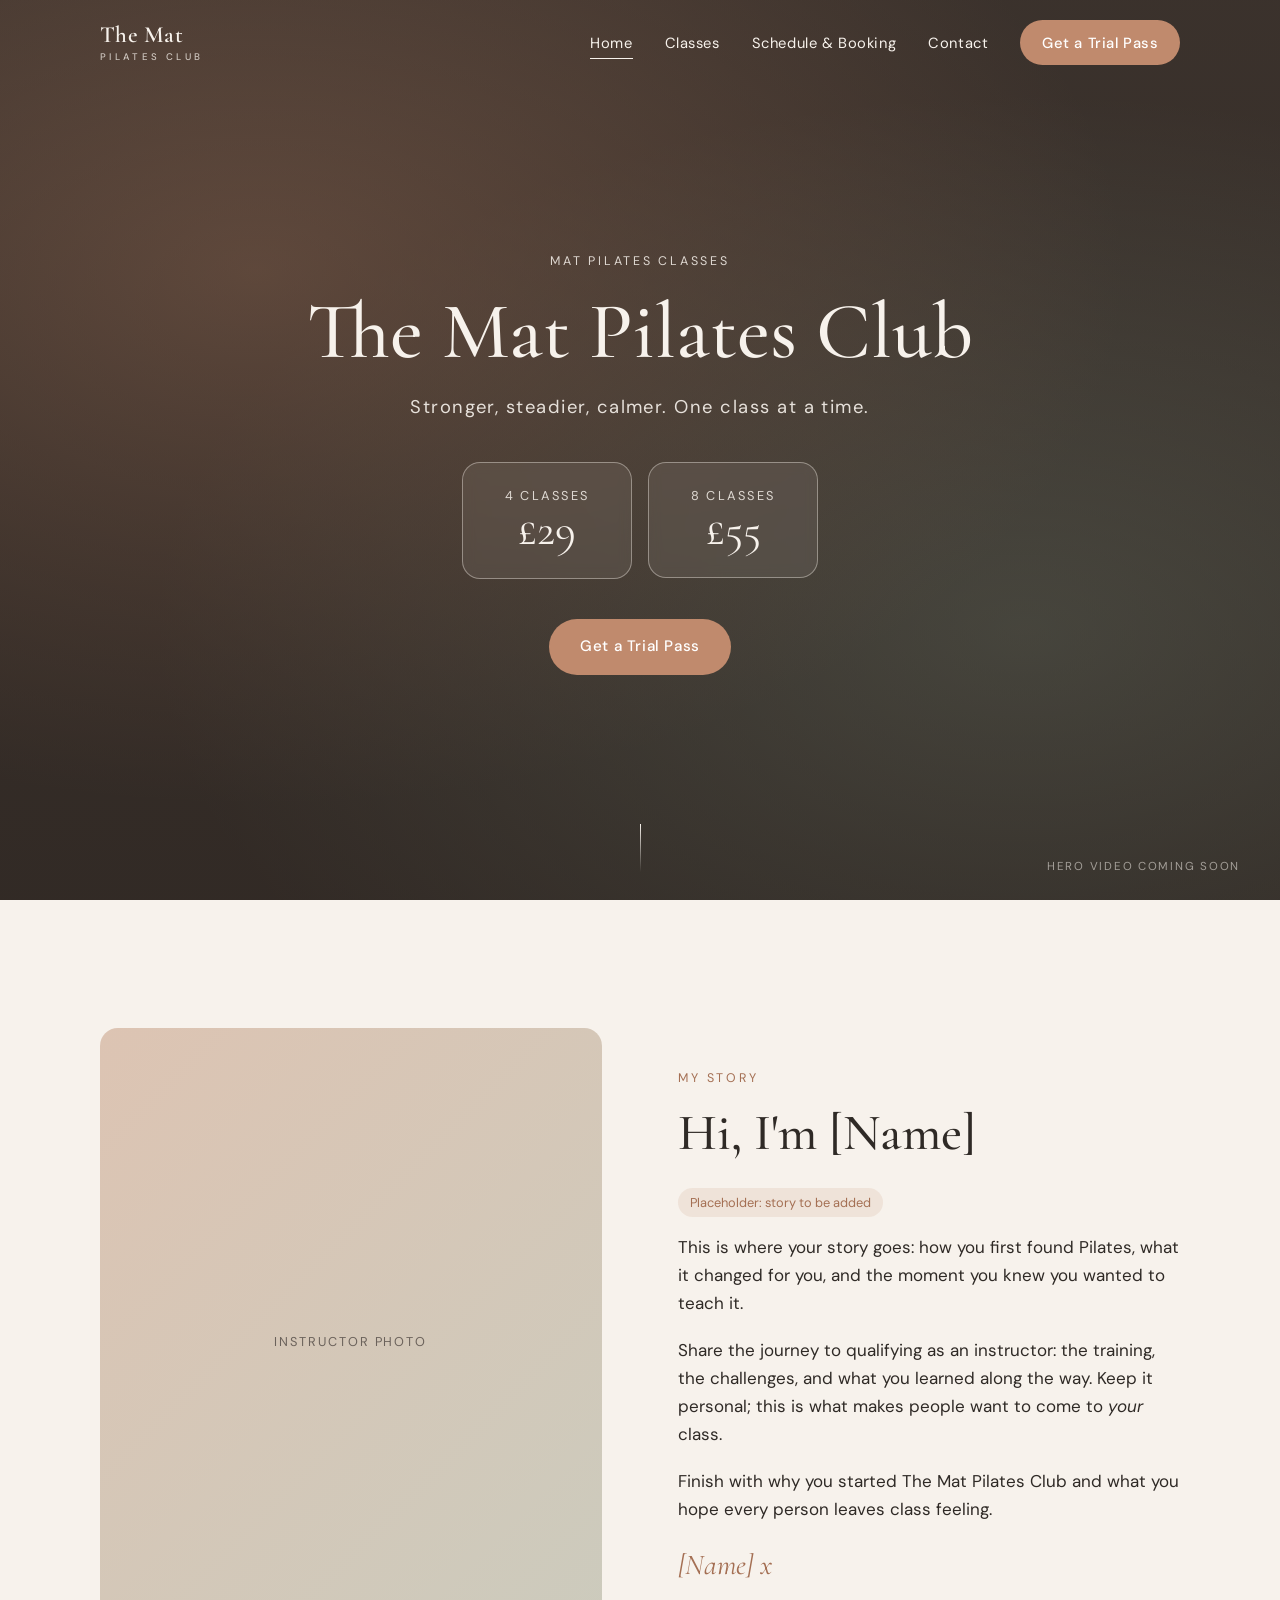
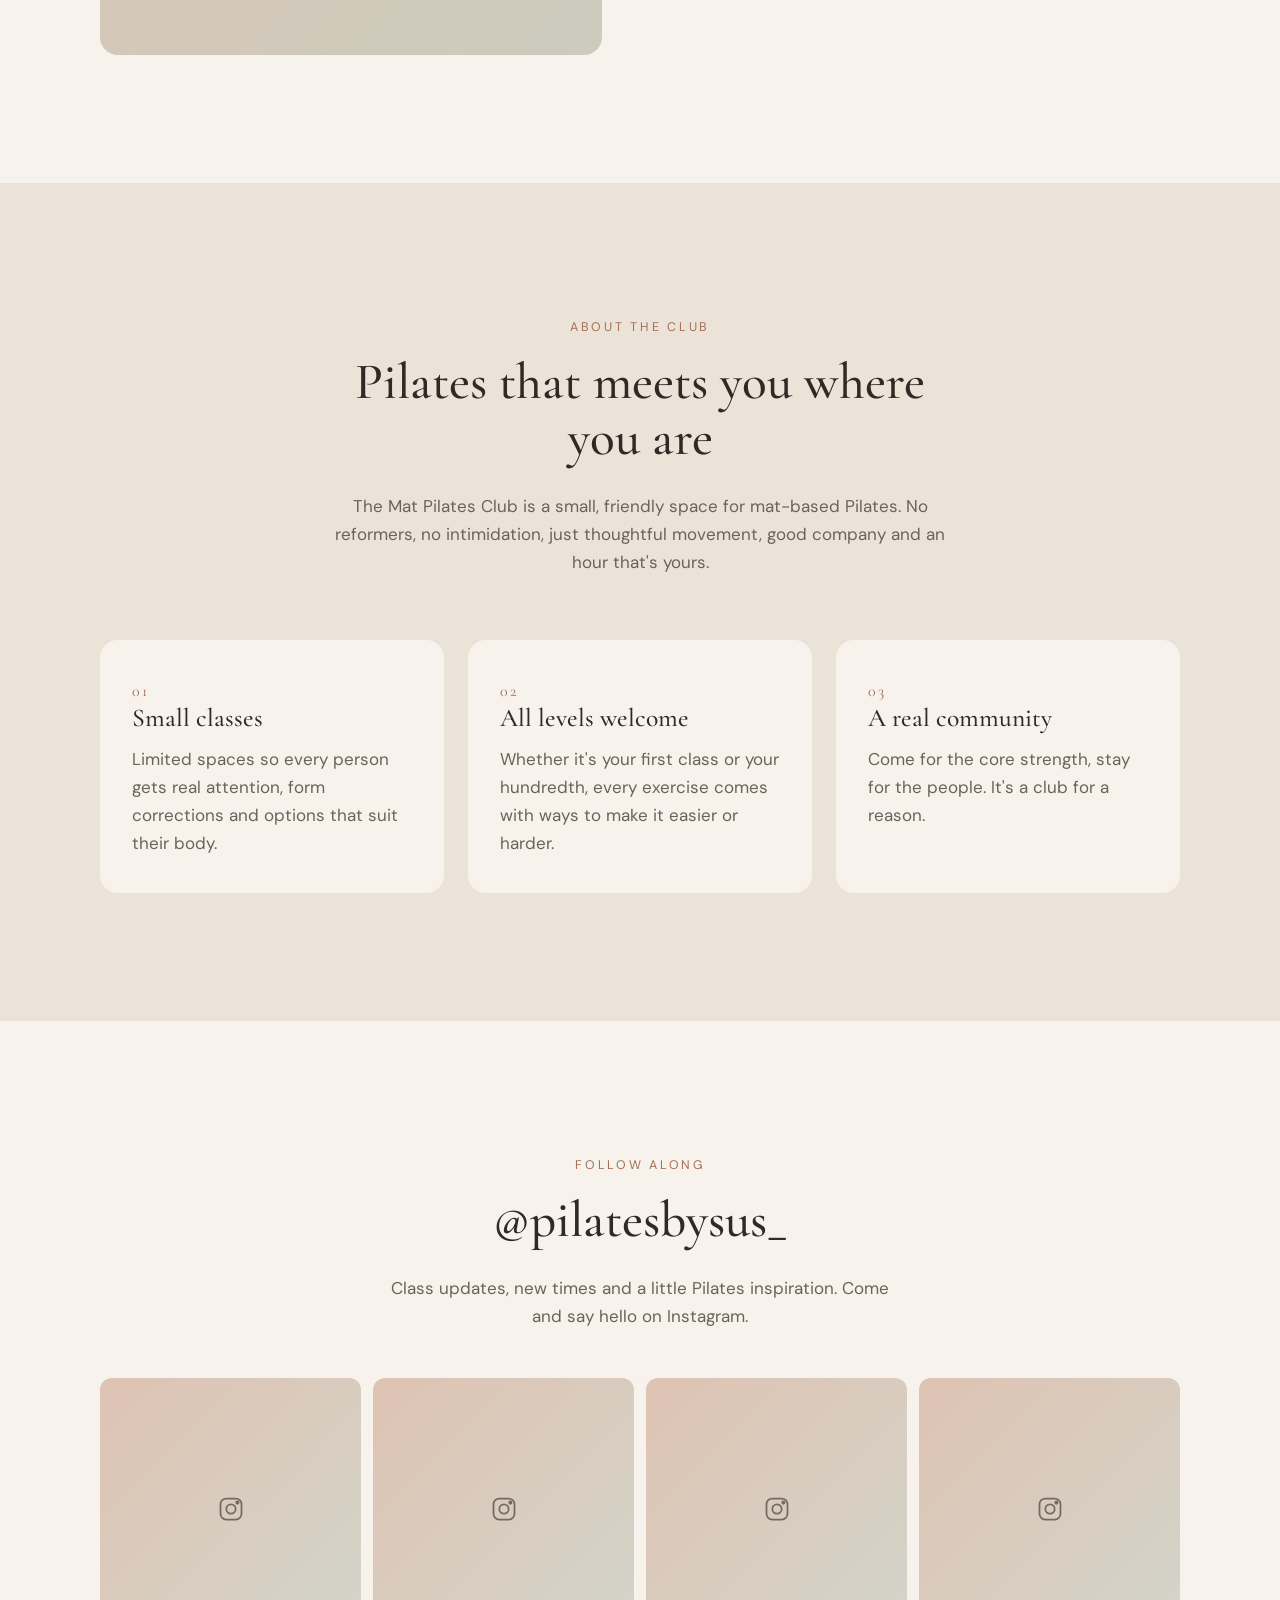
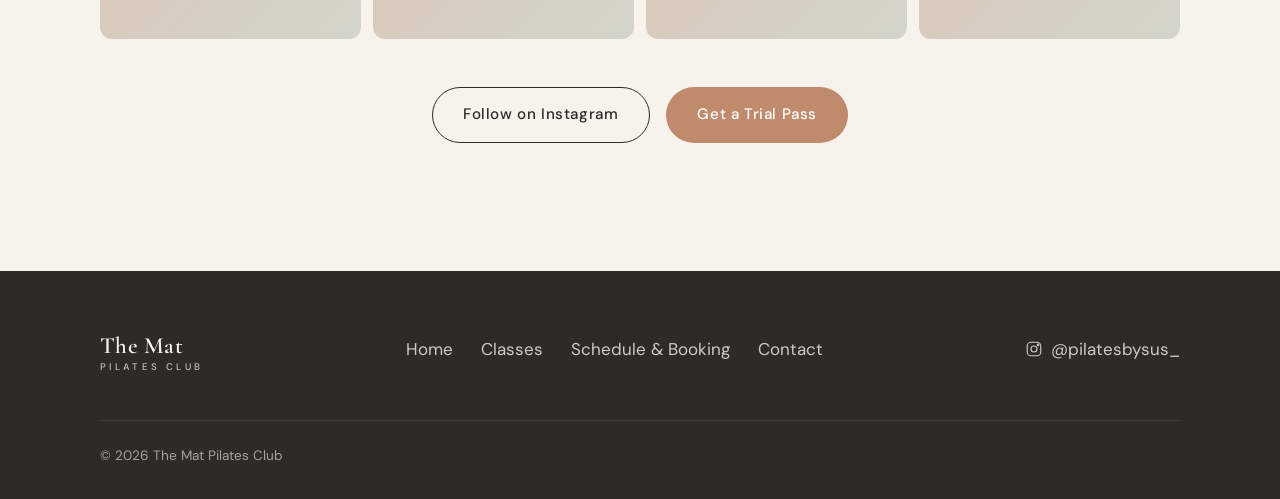
==== index.html @ 9d220f65 "First version of The Mat Pilates Club website" ====
<!doctype html>
<html lang="en">
<head>
  <meta charset="utf-8">
  <meta name="viewport" content="width=device-width, initial-scale=1">
  <title>The Mat Pilates Club</title>
  <meta name="description" content="The Mat Pilates Club: small, welcoming mat Pilates classes. Try a 4-class trial pass for £29.">
  <link rel="preconnect" href="https://fonts.googleapis.com">
  <link rel="preconnect" href="https://fonts.gstatic.com" crossorigin>
  <link href="https://fonts.googleapis.com/css2?family=Cormorant+Garamond:ital,wght@0,400;0,500;0,600;1,400&family=DM+Sans:wght@400;500&display=swap" rel="stylesheet">
  <link rel="stylesheet" href="css/styles.css">
</head>
<body>

  <header class="site-header">
    <div class="container">
      <a href="index.html" class="logo">The Mat<span>Pilates Club</span></a>
      <button class="nav-toggle" aria-label="Open menu" aria-expanded="false">
        <span></span><span></span><span></span>
      </button>
      <nav class="nav">
        <a href="index.html" aria-current="page">Home</a>
        <a href="classes.html">Classes</a>
        <a href="schedule.html">Schedule &amp; Booking</a>
        <a href="contact.html">Contact</a>
        <a href="schedule.html?pass=trial-4" class="btn btn--primary">Get a Trial Pass</a>
      </nav>
    </div>
  </header>

  <main>

    <!-- 1. Hero ---------------------------------------------------------- -->
    <section class="hero" id="top">
      <!--
        HERO VIDEO PLACEHOLDER
        Drop your video at assets/hero.mp4 (and optionally assets/hero-poster.jpg),
        then delete the "Hero video coming soon" label below.
        Keep it short (10–20s), muted, and under ~8MB for fast loading.
      -->
      <video class="hero__video" autoplay muted loop playsinline poster="assets/hero-poster.jpg">
        <source src="assets/hero.mp4" type="video/mp4">
      </video>
      <span class="hero__placeholder">Hero video coming soon</span>

      <div class="container hero__content">
        <span class="eyebrow" style="color: var(--cream); opacity: .85;">Mat Pilates Classes</span>
        <h1 class="hero__title">The Mat Pilates Club</h1>
        <p class="hero__tagline">Stronger, steadier, calmer. One class at a time.</p>

        <div class="offers">
          <div class="offer">
            <span class="offer__classes">4 Classes</span>
            <span class="offer__price">£29</span>
          </div>
          <div class="offer">
            <span class="offer__classes">8 Classes</span>
            <span class="offer__price">£55</span>
          </div>
        </div>

        <a href="schedule.html?pass=trial-4" class="btn btn--primary">Get a Trial Pass</a>
      </div>
      <span class="scroll-cue" aria-hidden="true"></span>
    </section>

    <!-- 2. Her story ----------------------------------------------------- -->
    <section class="section" id="story">
      <div class="container split">
        <div class="split__media reveal">
          <!-- Replace with: <img src="assets/instructor.jpg" alt="..."> -->
          <div class="img-placeholder">Instructor photo</div>
        </div>
        <div class="reveal">
          <span class="eyebrow">My Story</span>
          <h2>Hi, I'm [Name]</h2>
          <span class="placeholder-note">Placeholder: story to be added</span>
          <p>
            This is where your story goes: how you first found Pilates, what it changed for you,
            and the moment you knew you wanted to teach it.
          </p>
          <p>
            Share the journey to qualifying as an instructor: the training, the challenges, and what
            you learned along the way. Keep it personal; this is what makes people want to come to <em>your</em> class.
          </p>
          <p>
            Finish with why you started The Mat Pilates Club and what you hope every person
            leaves class feeling.
          </p>
          <p class="signature">[Name] x</p>
        </div>
      </div>
    </section>

    <!-- 3. About us ------------------------------------------------------ -->
    <section class="section section--sand" id="about">
      <div class="container">
        <div class="section-head reveal">
          <span class="eyebrow">About the Club</span>
          <h2>Pilates that meets you where you are</h2>
          <p>
            The Mat Pilates Club is a small, friendly space for mat-based Pilates. No reformers,
            no intimidation, just thoughtful movement, good company and an hour that's yours.
          </p>
        </div>

        <div class="cards">
          <article class="card reveal">
            <span class="card__num">01</span>
            <h3>Small classes</h3>
            <p>Limited spaces so every person gets real attention, form corrections and options that suit their body.</p>
          </article>
          <article class="card reveal">
            <span class="card__num">02</span>
            <h3>All levels welcome</h3>
            <p>Whether it's your first class or your hundredth, every exercise comes with ways to make it easier or harder.</p>
          </article>
          <article class="card reveal">
            <span class="card__num">03</span>
            <h3>A real community</h3>
            <p>Come for the core strength, stay for the people. It's a club for a reason.</p>
          </article>
        </div>
      </div>
    </section>

    <!-- 4. Instagram + final CTA ---------------------------------------- -->
    <section class="section" id="follow">
      <div class="container center">
        <div class="reveal">
          <span class="eyebrow">Follow Along</span>
          <h2>@pilatesbysus_</h2>
          <p style="color: var(--ink-soft); max-width: 520px; margin: 0 auto;">
            Class updates, new times and a little Pilates inspiration. Come and say hello on Instagram.
          </p>
        </div>

        <div class="insta-grid reveal">
          <!-- Swap these tiles for real post images: <a href="POST_URL"><img src="..." alt="..."></a> -->
          <a href="https://www.instagram.com/pilatesbysus_/" target="_blank" rel="noopener" aria-label="Instagram"><svg viewBox="0 0 24 24" fill="none" stroke="currentColor" stroke-width="1.5"><rect x="3" y="3" width="18" height="18" rx="5"/><circle cx="12" cy="12" r="4"/><circle cx="17.5" cy="6.5" r="1" fill="currentColor"/></svg></a>
          <a href="https://www.instagram.com/pilatesbysus_/" target="_blank" rel="noopener" aria-label="Instagram"><svg viewBox="0 0 24 24" fill="none" stroke="currentColor" stroke-width="1.5"><rect x="3" y="3" width="18" height="18" rx="5"/><circle cx="12" cy="12" r="4"/><circle cx="17.5" cy="6.5" r="1" fill="currentColor"/></svg></a>
          <a href="https://www.instagram.com/pilatesbysus_/" target="_blank" rel="noopener" aria-label="Instagram"><svg viewBox="0 0 24 24" fill="none" stroke="currentColor" stroke-width="1.5"><rect x="3" y="3" width="18" height="18" rx="5"/><circle cx="12" cy="12" r="4"/><circle cx="17.5" cy="6.5" r="1" fill="currentColor"/></svg></a>
          <a href="https://www.instagram.com/pilatesbysus_/" target="_blank" rel="noopener" aria-label="Instagram"><svg viewBox="0 0 24 24" fill="none" stroke="currentColor" stroke-width="1.5"><rect x="3" y="3" width="18" height="18" rx="5"/><circle cx="12" cy="12" r="4"/><circle cx="17.5" cy="6.5" r="1" fill="currentColor"/></svg></a>
        </div>

        <div class="cta-row reveal">
          <a href="https://www.instagram.com/pilatesbysus_/" target="_blank" rel="noopener" class="btn btn--outline">Follow on Instagram</a>
          <a href="schedule.html?pass=trial-4" class="btn btn--primary">Get a Trial Pass</a>
        </div>
      </div>
    </section>

  </main>

  <footer class="site-footer">
    <div class="container">
      <div class="footer-grid">
        <a href="index.html" class="logo">The Mat<span>Pilates Club</span></a>
        <nav class="footer-links">
          <a href="index.html">Home</a>
          <a href="classes.html">Classes</a>
          <a href="schedule.html">Schedule &amp; Booking</a>
          <a href="contact.html">Contact</a>
        </nav>
        <a href="https://www.instagram.com/pilatesbysus_/" target="_blank" rel="noopener" class="footer-insta">
          <svg viewBox="0 0 24 24" fill="none" stroke="currentColor" stroke-width="1.5"><rect x="3" y="3" width="18" height="18" rx="5"/><circle cx="12" cy="12" r="4"/><circle cx="17.5" cy="6.5" r="1" fill="currentColor"/></svg>
          @pilatesbysus_
        </a>
      </div>
      <div class="footer-bottom">© <span data-year></span> The Mat Pilates Club</div>
    </div>
  </footer>

  <script src="js/main.js"></script>
</body>
</html>
---- css/styles.css ----
/* ==========================================================================
   The Mat Pilates Club — styles
   ========================================================================== */

:root {
  --cream: #f7f2ec;
  --sand: #ece3d8;
  --clay: #c08a6d;
  --clay-dark: #a46f53;
  --sage: #8f9e8b;
  --ink: #2f2a26;
  --ink-soft: #6b625b;
  --white: #ffffff;

  --font-display: "Cormorant Garamond", Georgia, serif;
  --font-body: "DM Sans", system-ui, -apple-system, sans-serif;

  --radius: 18px;
  --max: 1160px;
  --gutter: clamp(16px, 4vw, 40px);
}

*,
*::before,
*::after { box-sizing: border-box; }

html { scroll-behavior: smooth; }

body {
  margin: 0;
  font-family: var(--font-body);
  font-size: 17px;
  line-height: 1.65;
  color: var(--ink);
  background: var(--cream);
  -webkit-font-smoothing: antialiased;
}

img, video { max-width: 100%; display: block; }

a { color: inherit; }

h1, h2, h3 {
  font-family: var(--font-display);
  font-weight: 500;
  line-height: 1.1;
  margin: 0 0 0.5em;
}

h1 { font-size: clamp(2.6rem, 7vw, 5rem); }
h2 { font-size: clamp(2rem, 4.5vw, 3.2rem); }
h3 { font-size: 1.6rem; }

p { margin: 0 0 1.1em; }

.container {
  width: 100%;
  max-width: var(--max);
  margin: 0 auto;
  padding: 0 var(--gutter);
}

.eyebrow {
  display: inline-block;
  font-size: 0.78rem;
  letter-spacing: 0.22em;
  text-transform: uppercase;
  color: var(--clay-dark);
  margin-bottom: 1rem;
}

.section { padding: clamp(72px, 10vw, 128px) 0; }
.section--sand { background: var(--sand); }
.section--ink { background: var(--ink); color: var(--cream); }
.section--ink .eyebrow { color: var(--clay); }

/* Buttons ---------------------------------------------------------------- */

.btn {
  display: inline-block;
  padding: 0.95em 2em;
  border-radius: 999px;
  font-family: var(--font-body);
  font-size: 0.95rem;
  font-weight: 500;
  letter-spacing: 0.04em;
  text-decoration: none;
  border: 1.5px solid transparent;
  cursor: pointer;
  transition: background 0.25s, color 0.25s, border-color 0.25s, transform 0.25s;
}

.btn:hover { transform: translateY(-2px); }

.btn--primary { background: var(--clay); color: var(--white); }
.btn--primary:hover { background: var(--clay-dark); }

.btn--outline { border-color: currentColor; background: transparent; }
.btn--outline:hover { background: var(--ink); color: var(--cream); border-color: var(--ink); }

.btn--light { border-color: var(--cream); color: var(--cream); }
.btn--light:hover { background: var(--cream); color: var(--ink); }

/* Header ----------------------------------------------------------------- */

.site-header {
  position: fixed;
  inset: 0 0 auto 0;
  z-index: 50;
  padding: 20px 0;
  transition: background 0.3s, padding 0.3s, box-shadow 0.3s;
}

.site-header .container {
  display: flex;
  align-items: center;
  justify-content: space-between;
}

.site-header.is-solid,
.site-header--solid {
  background: rgba(247, 242, 236, 0.96);
  backdrop-filter: blur(8px);
  padding: 12px 0;
  box-shadow: 0 1px 0 rgba(47, 42, 38, 0.08);
}

.logo {
  font-family: var(--font-display);
  font-size: 1.45rem;
  font-weight: 600;
  text-decoration: none;
  letter-spacing: 0.02em;
  line-height: 1;
}

.logo span {
  display: block;
  font-family: var(--font-body);
  font-size: 0.6rem;
  font-weight: 500;
  letter-spacing: 0.35em;
  text-transform: uppercase;
  margin-top: 4px;
  opacity: 0.75;
}

.site-header:not(.is-solid):not(.site-header--solid) { color: var(--cream); }

.nav { display: flex; align-items: center; gap: 32px; }

.nav a {
  text-decoration: none;
  font-size: 0.92rem;
  letter-spacing: 0.04em;
  position: relative;
}

.nav a:not(.btn)::after {
  content: "";
  position: absolute;
  left: 0;
  bottom: -4px;
  width: 0;
  height: 1px;
  background: currentColor;
  transition: width 0.25s;
}

.nav a:not(.btn):hover::after,
.nav a[aria-current="page"]::after { width: 100%; }

.nav .btn { padding: 0.65em 1.4em; }

.nav-toggle {
  display: none;
  background: none;
  border: 0;
  color: inherit;
  cursor: pointer;
  padding: 8px;
}

.nav-toggle span {
  display: block;
  width: 24px;
  height: 1.5px;
  background: currentColor;
  margin: 6px 0;
  transition: transform 0.3s, opacity 0.3s;
}

@media (max-width: 820px) {
  .nav-toggle { display: block; z-index: 2; }

  .nav {
    position: fixed;
    inset: 0;
    flex-direction: column;
    justify-content: center;
    gap: 28px;
    background: var(--cream);
    color: var(--ink);
    font-size: 1.3rem;
    opacity: 0;
    pointer-events: none;
    transition: opacity 0.3s;
  }

  .nav a { font-size: 1.3rem; }

  .nav-open .nav { opacity: 1; pointer-events: auto; }
  .nav-open .nav-toggle { color: var(--ink); }
  .nav-open .nav-toggle span:nth-child(1) { transform: translateY(7.5px) rotate(45deg); }
  .nav-open .nav-toggle span:nth-child(2) { opacity: 0; }
  .nav-open .nav-toggle span:nth-child(3) { transform: translateY(-7.5px) rotate(-45deg); }
}

/* Hero ------------------------------------------------------------------- */

.hero {
  position: relative;
  min-height: 100vh;
  min-height: 100svh;
  display: flex;
  align-items: center;
  color: var(--cream);
  overflow: hidden;
  /* Fallback shown until a hero video is added */
  background:
    radial-gradient(ellipse at 20% 30%, rgba(192, 138, 109, 0.55), transparent 60%),
    radial-gradient(ellipse at 80% 70%, rgba(143, 158, 139, 0.5), transparent 60%),
    #4a3f38;
}

.hero__video {
  position: absolute;
  inset: 0;
  width: 100%;
  height: 100%;
  object-fit: cover;
}

.hero::after {
  content: "";
  position: absolute;
  inset: 0;
  background: linear-gradient(180deg, rgba(30, 25, 22, 0.35) 0%, rgba(30, 25, 22, 0.55) 100%);
}

.hero__placeholder {
  position: absolute;
  right: var(--gutter);
  bottom: 24px;
  z-index: 2;
  font-size: 0.72rem;
  letter-spacing: 0.15em;
  text-transform: uppercase;
  opacity: 0.55;
}

.hero__content {
  position: relative;
  z-index: 1;
  text-align: center;
  padding-top: 80px;
  padding-bottom: 60px;
}

.hero__title { margin-bottom: 0.2em; }

.hero__tagline {
  font-size: clamp(1rem, 2vw, 1.15rem);
  letter-spacing: 0.08em;
  opacity: 0.9;
  margin-bottom: 2.5rem;
}

.offers {
  display: flex;
  justify-content: center;
  gap: 16px;
  flex-wrap: wrap;
  margin-bottom: 2.5rem;
}

.offer {
  min-width: 170px;
  padding: 22px 28px;
  border: 1px solid rgba(247, 242, 236, 0.4);
  border-radius: var(--radius);
  background: rgba(247, 242, 236, 0.08);
  backdrop-filter: blur(6px);
}

.offer__classes {
  display: block;
  font-size: 0.8rem;
  letter-spacing: 0.18em;
  text-transform: uppercase;
  opacity: 0.85;
}

.offer__price {
  display: block;
  font-family: var(--font-display);
  font-size: 2.8rem;
  line-height: 1.1;
}

.scroll-cue {
  position: absolute;
  left: 50%;
  bottom: 28px;
  z-index: 1;
  width: 1px;
  height: 48px;
  background: linear-gradient(var(--cream), transparent);
  animation: cue 2s ease-in-out infinite;
}

@keyframes cue {
  0%, 100% { opacity: 0.3; transform: translateY(0); }
  50% { opacity: 1; transform: translateY(8px); }
}

/* Page hero (inner pages) ------------------------------------------------ */

.page-hero {
  padding: 180px 0 80px;
  text-align: center;
  background: var(--sand);
}

.page-hero p {
  max-width: 560px;
  margin: 0 auto;
  color: var(--ink-soft);
}

/* Split layout (story) --------------------------------------------------- */

.split {
  display: grid;
  grid-template-columns: 1fr 1fr;
  gap: clamp(40px, 6vw, 96px);
  align-items: center;
}

.split--reverse .split__media { order: 2; }

@media (max-width: 820px) {
  .split { grid-template-columns: 1fr; }
  .split--reverse .split__media { order: 0; }
}

.img-placeholder {
  aspect-ratio: 4 / 5;
  border-radius: var(--radius);
  background:
    linear-gradient(135deg, rgba(192, 138, 109, 0.35), rgba(143, 158, 139, 0.35)),
    var(--sand);
  display: grid;
  place-items: center;
  color: var(--ink-soft);
  font-size: 0.8rem;
  letter-spacing: 0.15em;
  text-transform: uppercase;
  text-align: center;
  padding: 20px;
}

.section--sand .img-placeholder { background: linear-gradient(135deg, rgba(192, 138, 109, 0.3), rgba(143, 158, 139, 0.3)), var(--cream); }

.placeholder-note {
  display: inline-block;
  font-size: 0.8rem;
  padding: 4px 12px;
  border-radius: 999px;
  background: rgba(192, 138, 109, 0.15);
  color: var(--clay-dark);
  margin-bottom: 1rem;
}

.signature {
  font-family: var(--font-display);
  font-style: italic;
  font-size: 1.8rem;
  color: var(--clay-dark);
}

/* Values grid (about) ---------------------------------------------------- */

.section-head {
  max-width: 640px;
  margin: 0 auto clamp(40px, 6vw, 64px);
  text-align: center;
}

.section-head p { color: var(--ink-soft); }

.cards {
  display: grid;
  grid-template-columns: repeat(3, 1fr);
  gap: 24px;
}

@media (max-width: 900px) { .cards { grid-template-columns: 1fr; } }

.card {
  background: var(--cream);
  border-radius: var(--radius);
  padding: 36px 32px;
}

.section--sand .card { background: var(--cream); }
.section:not(.section--sand) .card { background: var(--sand); }

.card__num {
  font-family: var(--font-display);
  font-size: 1rem;
  color: var(--clay-dark);
  letter-spacing: 0.1em;
}

.card p { color: var(--ink-soft); margin: 0; }

/* Instagram / CTA -------------------------------------------------------- */

.insta-grid {
  display: grid;
  grid-template-columns: repeat(4, 1fr);
  gap: 12px;
  margin: 48px 0;
}

@media (max-width: 700px) { .insta-grid { grid-template-columns: repeat(2, 1fr); } }

.insta-grid a {
  aspect-ratio: 1;
  border-radius: 12px;
  background: linear-gradient(135deg, rgba(192, 138, 109, 0.45), rgba(143, 158, 139, 0.35));
  display: grid;
  place-items: center;
  transition: opacity 0.25s;
}

.insta-grid a:hover { opacity: 0.8; }

.insta-grid svg { width: 28px; height: 28px; opacity: 0.6; }

.center { text-align: center; }

.cta-row {
  display: flex;
  gap: 16px;
  justify-content: center;
  flex-wrap: wrap;
}

/* Pricing ---------------------------------------------------------------- */

.pricing {
  display: grid;
  grid-template-columns: repeat(3, 1fr);
  gap: 24px;
  align-items: stretch;
}

@media (max-width: 900px) { .pricing { grid-template-columns: 1fr; max-width: 440px; margin: 0 auto; } }

.price-card {
  display: flex;
  flex-direction: column;
  background: var(--white);
  border-radius: var(--radius);
  padding: 40px 32px;
  border: 1px solid rgba(47, 42, 38, 0.08);
}

.price-card--featured {
  background: var(--ink);
  color: var(--cream);
  border-color: var(--ink);
}

.price-card__badge {
  align-self: flex-start;
  font-size: 0.7rem;
  letter-spacing: 0.18em;
  text-transform: uppercase;
  background: var(--clay);
  color: var(--white);
  padding: 4px 12px;
  border-radius: 999px;
  margin-bottom: 1rem;
}

.price-card__price {
  font-family: var(--font-display);
  font-size: 3.4rem;
  line-height: 1;
  margin: 8px 0 4px;
}

.price-card__per {
  font-size: 0.9rem;
  opacity: 0.7;
  margin-bottom: 1.5rem;
}

.price-card ul {
  list-style: none;
  padding: 0;
  margin: 0 0 2rem;
  flex: 1;
}

.price-card li {
  padding: 10px 0;
  border-top: 1px solid rgba(127, 117, 108, 0.2);
  font-size: 0.95rem;
}

.price-card .btn { text-align: center; }

.price-card--featured .btn--outline { color: var(--cream); }
.price-card--featured .btn--outline:hover { background: var(--cream); color: var(--ink); }

/* Schedule --------------------------------------------------------------- */

.schedule {
  width: 100%;
  border-collapse: collapse;
  background: var(--cream);
  border-radius: var(--radius);
  overflow: hidden;
}

.schedule th,
.schedule td {
  text-align: left;
  padding: 18px 24px;
  border-bottom: 1px solid rgba(47, 42, 38, 0.08);
}

.schedule th {
  font-size: 0.75rem;
  letter-spacing: 0.18em;
  text-transform: uppercase;
  color: var(--ink-soft);
  font-weight: 500;
}

.schedule tr:last-child td { border-bottom: 0; }

@media (max-width: 640px) {
  .schedule thead { display: none; }
  .schedule tr { display: block; padding: 16px 20px; border-bottom: 1px solid rgba(47, 42, 38, 0.08); }
  .schedule td { display: block; padding: 2px 0; border: 0; }
  .schedule td:first-child { font-weight: 500; }
}

/* Booking ---------------------------------------------------------------- */

.notice {
  max-width: 760px;
  margin: 0 auto 32px;
  padding: 14px 20px;
  border-radius: 12px;
  background: rgba(192, 138, 109, 0.15);
  color: var(--clay-dark);
  font-size: 0.9rem;
  text-align: center;
}

.day-tabs {
  display: flex;
  gap: 10px;
  overflow-x: auto;
  padding-bottom: 8px;
  margin-bottom: 28px;
  scrollbar-width: thin;
}

.day-tab {
  flex: 0 0 auto;
  min-width: 72px;
  padding: 12px 14px;
  border-radius: 14px;
  border: 1px solid rgba(47, 42, 38, 0.12);
  background: var(--white);
  font: inherit;
  color: var(--ink);
  cursor: pointer;
  text-align: center;
  line-height: 1.2;
  transition: background 0.2s, color 0.2s, border-color 0.2s;
}

.day-tab small {
  display: block;
  font-size: 0.7rem;
  letter-spacing: 0.15em;
  text-transform: uppercase;
  opacity: 0.7;
}

.day-tab strong {
  display: block;
  font-family: var(--font-display);
  font-size: 1.6rem;
  font-weight: 500;
}

.day-tab.is-active { background: var(--ink); color: var(--cream); border-color: var(--ink); }
.day-tab.has-none { opacity: 0.45; }

.class-list { display: grid; gap: 14px; }

.class-item {
  display: grid;
  grid-template-columns: 120px 1fr auto;
  gap: 24px;
  align-items: center;
  padding: 22px 28px;
  background: var(--white);
  border-radius: var(--radius);
  border: 1px solid rgba(47, 42, 38, 0.06);
}

.class-item__time {
  font-family: var(--font-display);
  font-size: 1.5rem;
  line-height: 1.1;
}

.class-item__time small {
  display: block;
  font-family: var(--font-body);
  font-size: 0.8rem;
  color: var(--ink-soft);
}

.class-item h3 { font-size: 1.35rem; margin: 0 0 2px; }
.class-item__meta { font-size: 0.9rem; color: var(--ink-soft); }

.spots { font-size: 0.8rem; font-weight: 500; color: var(--sage); }
.spots--low { color: var(--clay-dark); }
.spots--full { color: var(--ink-soft); }

.class-item .btn { padding: 0.7em 1.6em; }
.btn[disabled] { opacity: 0.4; cursor: not-allowed; transform: none; }

@media (max-width: 640px) {
  .class-item { grid-template-columns: 1fr; gap: 10px; padding: 20px; }
  .class-item .btn { justify-self: start; }
}

.empty-state {
  padding: 48px 24px;
  text-align: center;
  color: var(--ink-soft);
  background: var(--white);
  border-radius: var(--radius);
}

.modal {
  position: fixed;
  inset: 0;
  z-index: 100;
  display: grid;
  place-items: center;
  padding: 16px;
  background: rgba(30, 25, 22, 0.55);
  opacity: 0;
  pointer-events: none;
  transition: opacity 0.25s;
}

.modal.is-open { opacity: 1; pointer-events: auto; }

.modal__panel {
  position: relative;
  width: 100%;
  max-width: 520px;
  max-height: calc(100vh - 32px);
  overflow-y: auto;
  background: var(--cream);
  border-radius: var(--radius);
  padding: clamp(28px, 5vw, 44px);
  transform: translateY(16px);
  transition: transform 0.25s;
}

.modal.is-open .modal__panel { transform: none; }

.modal__close {
  position: absolute;
  top: 14px;
  right: 16px;
  background: none;
  border: 0;
  font-size: 1.8rem;
  line-height: 1;
  color: var(--ink-soft);
  cursor: pointer;
}

.modal__summary {
  padding: 14px 18px;
  margin-bottom: 24px;
  border-radius: 12px;
  background: var(--sand);
  font-size: 0.95rem;
}

.form__error {
  display: none;
  padding: 12px 16px;
  border-radius: 12px;
  background: rgba(164, 111, 83, 0.15);
  color: var(--clay-dark);
  font-size: 0.9rem;
}

.form__error.is-shown { display: block; }

.booking-done { display: none; text-align: center; }
.modal.is-done .booking-form { display: none; }
.modal.is-done .booking-done { display: block; }

/* FAQ -------------------------------------------------------------------- */

.faq { max-width: 760px; margin: 0 auto; }

.faq details {
  border-bottom: 1px solid rgba(47, 42, 38, 0.12);
  padding: 22px 0;
}

.faq summary {
  cursor: pointer;
  font-family: var(--font-display);
  font-size: 1.4rem;
  list-style: none;
  display: flex;
  justify-content: space-between;
  gap: 16px;
}

.faq summary::-webkit-details-marker { display: none; }
.faq summary::after { content: "+"; font-family: var(--font-body); font-weight: 300; transition: transform 0.25s; }
.faq details[open] summary::after { transform: rotate(45deg); }
.faq details p { margin: 12px 0 0; color: var(--ink-soft); }

/* Contact ---------------------------------------------------------------- */

.contact-grid {
  display: grid;
  grid-template-columns: 1fr 1.3fr;
  gap: clamp(40px, 6vw, 80px);
}

@media (max-width: 820px) { .contact-grid { grid-template-columns: 1fr; } }

.contact-info dl { margin: 0; }
.contact-info dt {
  font-size: 0.75rem;
  letter-spacing: 0.18em;
  text-transform: uppercase;
  color: var(--clay-dark);
  margin-top: 1.6rem;
}
.contact-info dd { margin: 4px 0 0; font-size: 1.1rem; }
.contact-info a { text-decoration-color: var(--clay); text-underline-offset: 3px; }

.form { display: grid; gap: 18px; }

.form__row { display: grid; grid-template-columns: 1fr 1fr; gap: 18px; }
@media (max-width: 560px) { .form__row { grid-template-columns: 1fr; } }

.form label {
  display: block;
  font-size: 0.85rem;
  margin-bottom: 6px;
  color: var(--ink-soft);
}

.form input,
.form select,
.form textarea {
  width: 100%;
  padding: 14px 16px;
  font: inherit;
  font-size: 1rem;
  color: var(--ink);
  background: var(--white);
  border: 1px solid rgba(47, 42, 38, 0.15);
  border-radius: 12px;
  transition: border-color 0.2s, box-shadow 0.2s;
}

.form input:focus,
.form select:focus,
.form textarea:focus {
  outline: none;
  border-color: var(--clay);
  box-shadow: 0 0 0 3px rgba(192, 138, 109, 0.2);
}

.form textarea { min-height: 140px; resize: vertical; }

.form__success {
  display: none;
  padding: 16px 20px;
  border-radius: 12px;
  background: rgba(143, 158, 139, 0.2);
}

.form.is-sent .form__success { display: block; }

/* Footer ----------------------------------------------------------------- */

.site-footer {
  background: var(--ink);
  color: var(--cream);
  padding: 64px 0 32px;
}

.footer-grid {
  display: flex;
  justify-content: space-between;
  align-items: flex-start;
  gap: 40px;
  flex-wrap: wrap;
}

.footer-links {
  display: flex;
  gap: 28px;
  flex-wrap: wrap;
}

.footer-links a { text-decoration: none; opacity: 0.8; }
.footer-links a:hover { opacity: 1; }

.footer-insta {
  display: inline-flex;
  align-items: center;
  gap: 8px;
  text-decoration: none;
  opacity: 0.8;
}

.footer-insta:hover { opacity: 1; }
.footer-insta svg { width: 18px; height: 18px; }

.footer-bottom {
  margin-top: 48px;
  padding-top: 24px;
  border-top: 1px solid rgba(247, 242, 236, 0.12);
  font-size: 0.85rem;
  opacity: 0.6;
}

/* Reveal on scroll ------------------------------------------------------- */

.reveal {
  opacity: 0;
  transform: translateY(24px);
  transition: opacity 0.8s ease, transform 0.8s ease;
}

.reveal.is-visible { opacity: 1; transform: none; }

@media (prefers-reduced-motion: reduce) {
  html { scroll-behavior: auto; }
  .reveal { opacity: 1; transform: none; transition: none; }
  .scroll-cue { animation: none; }
}
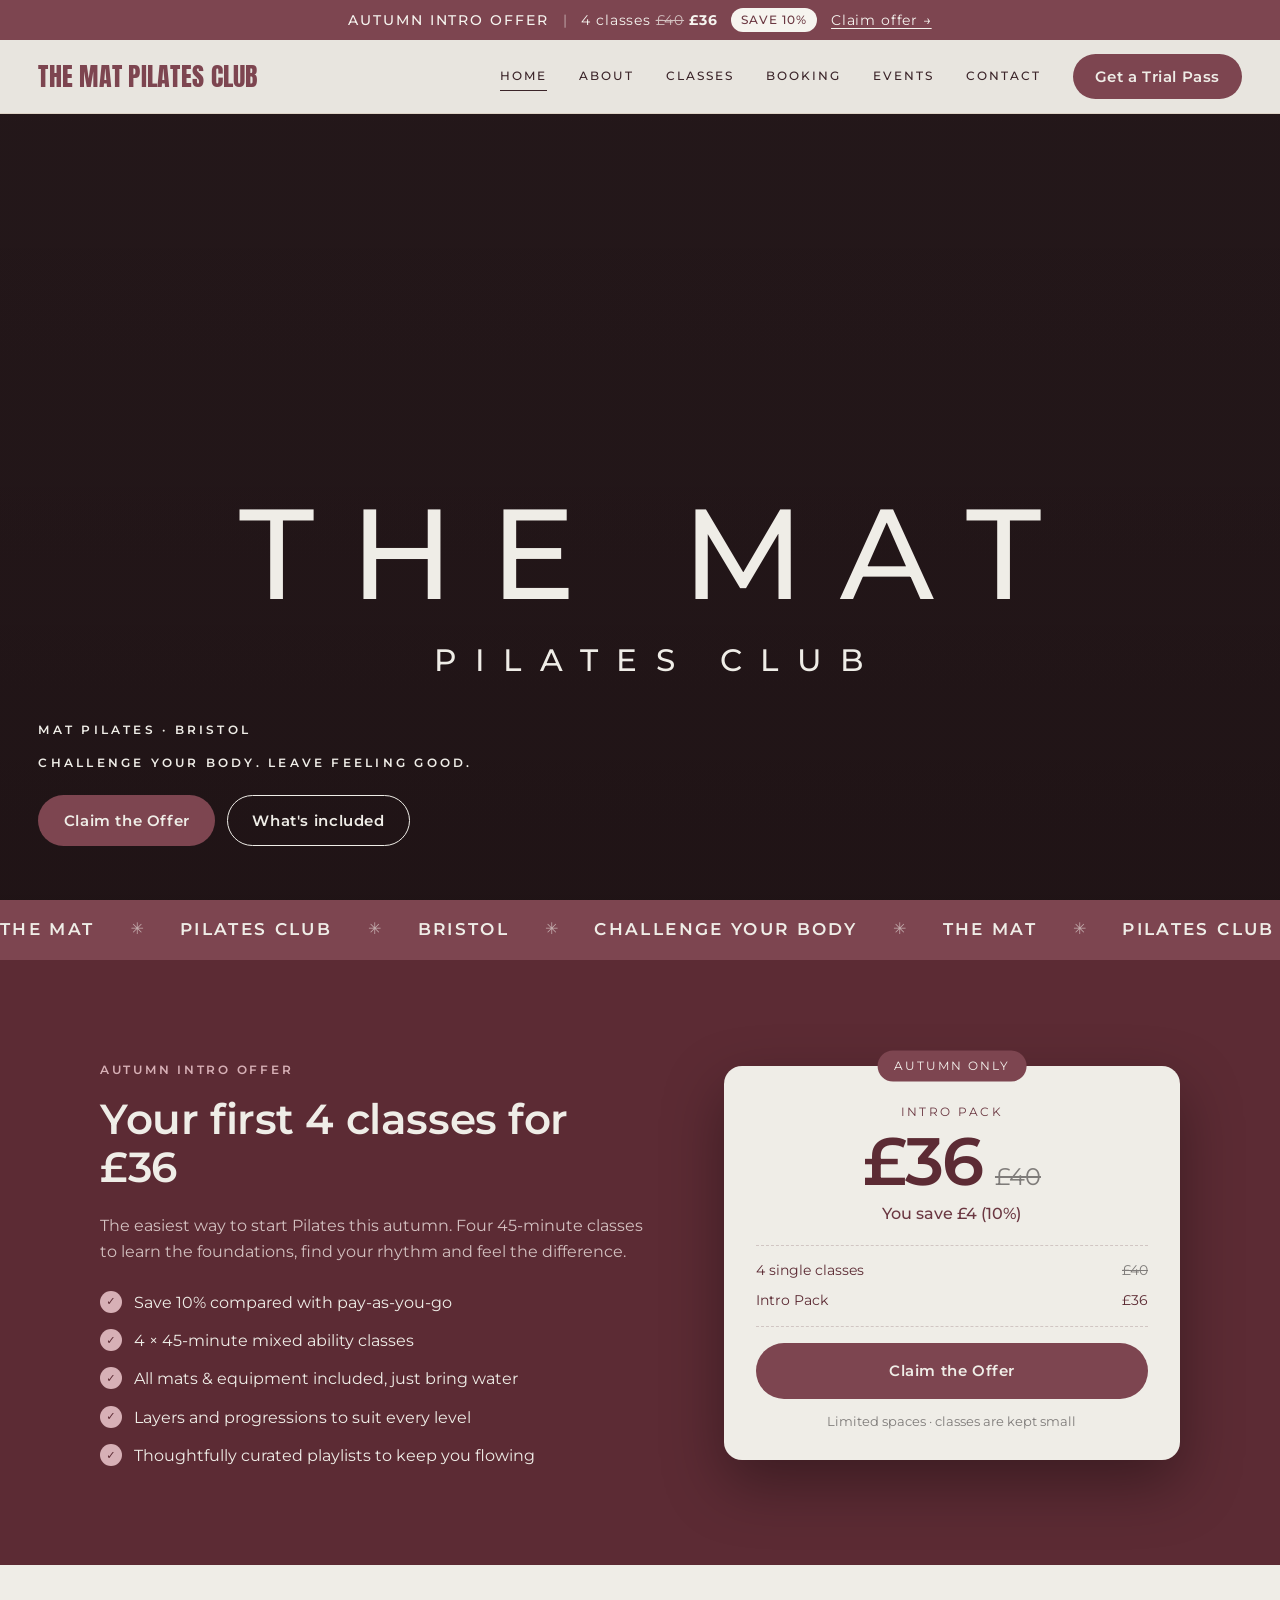
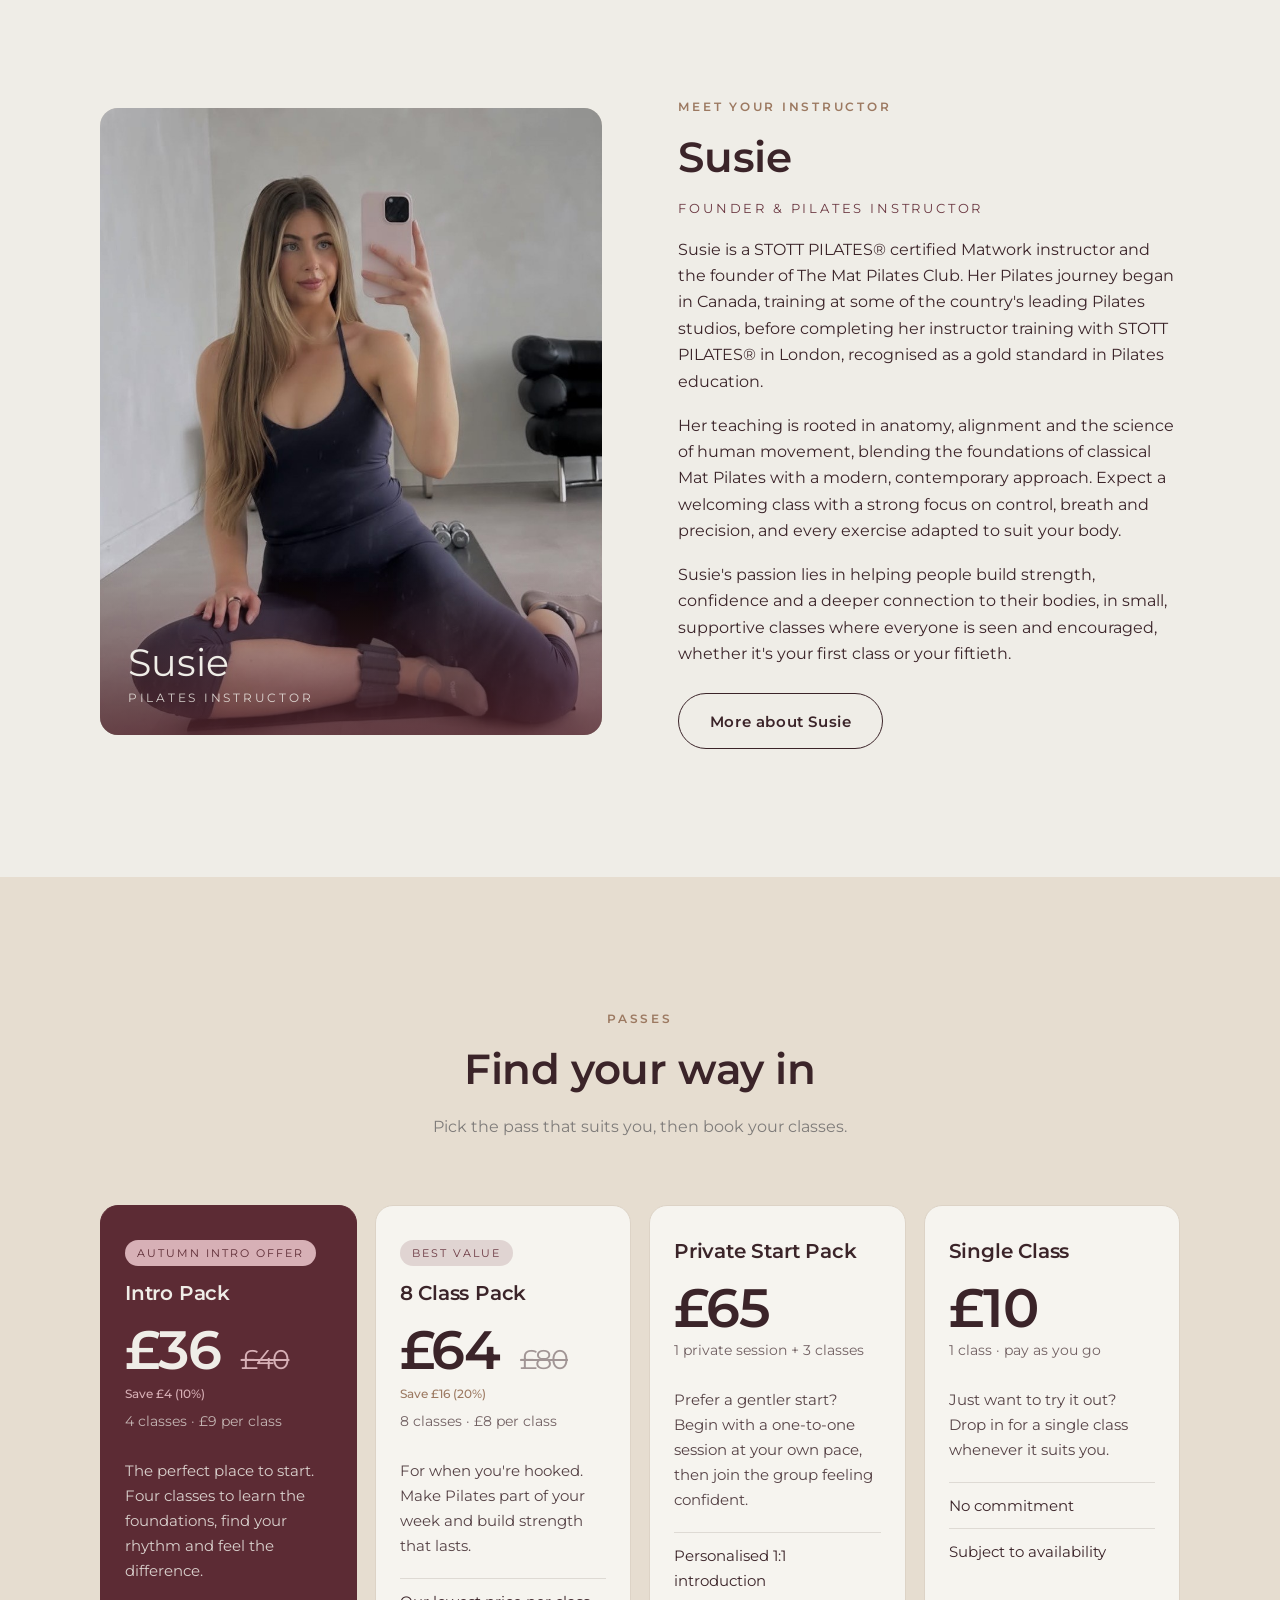
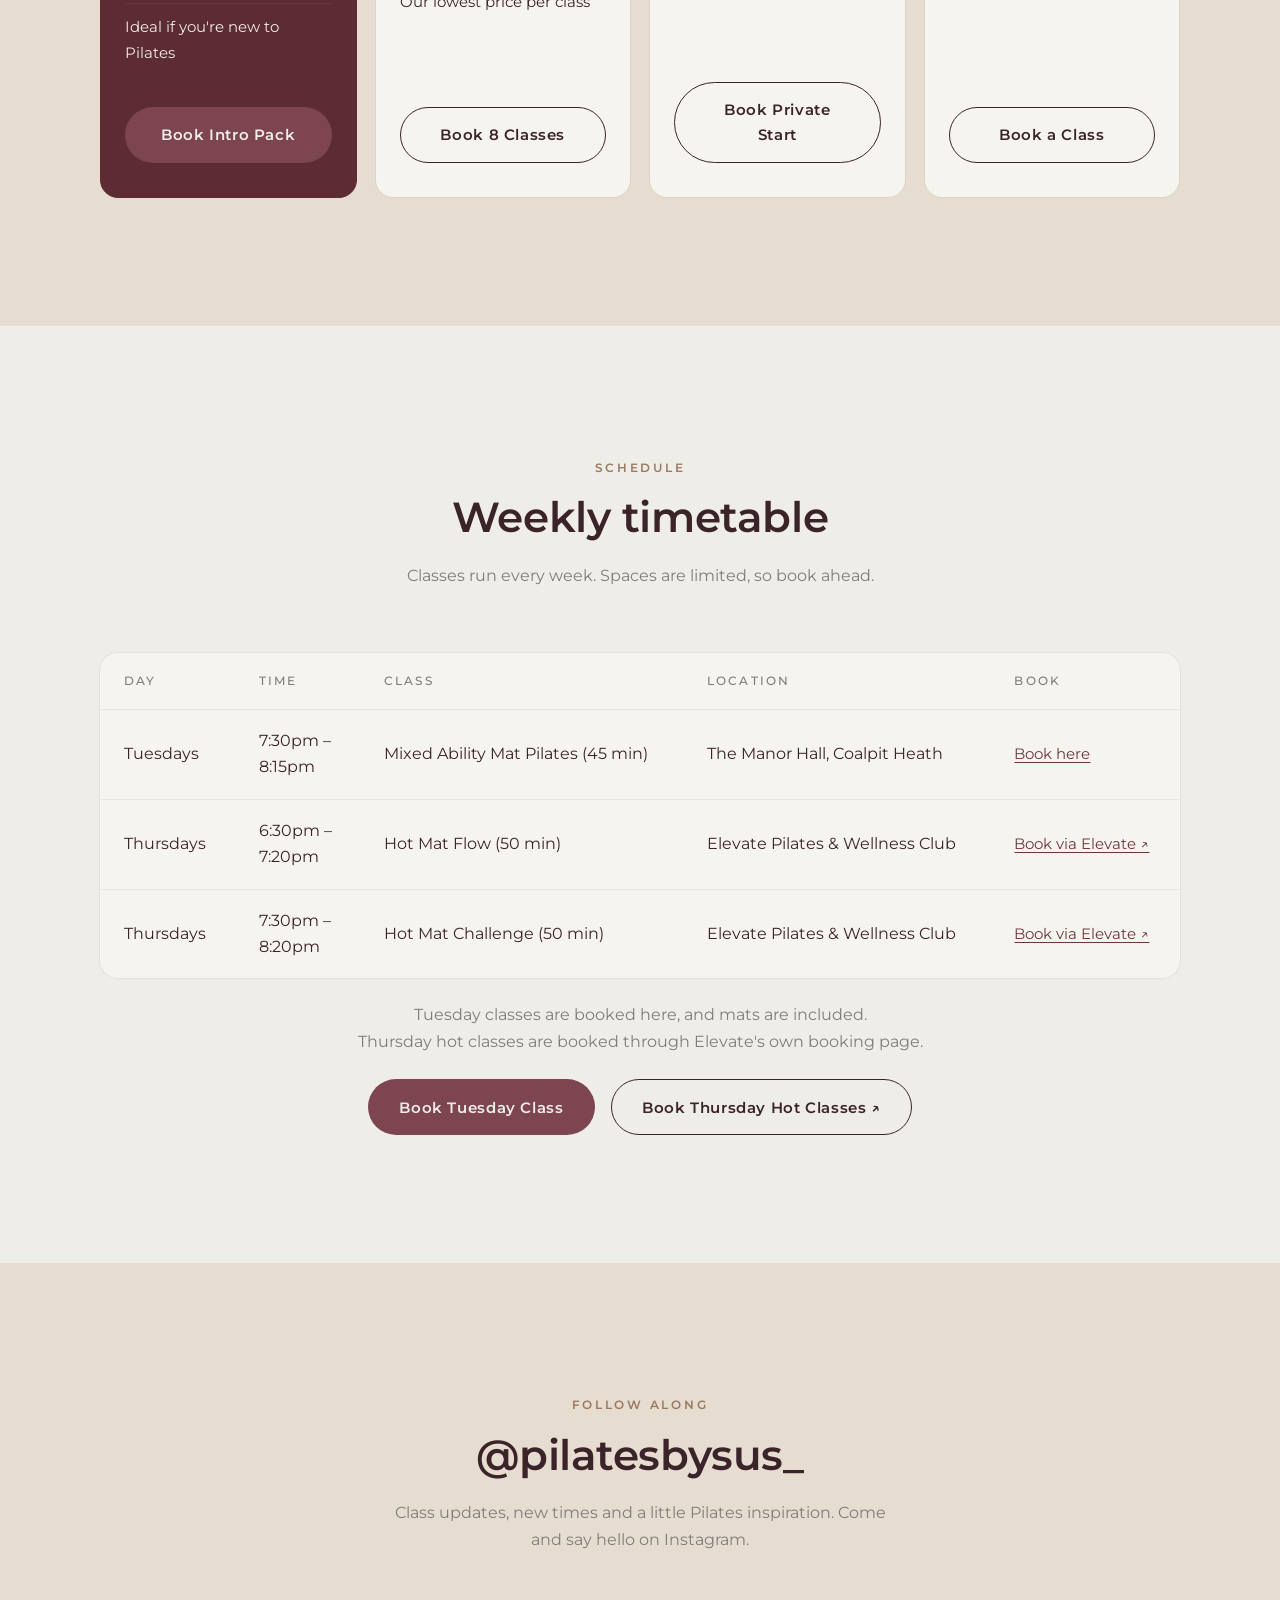
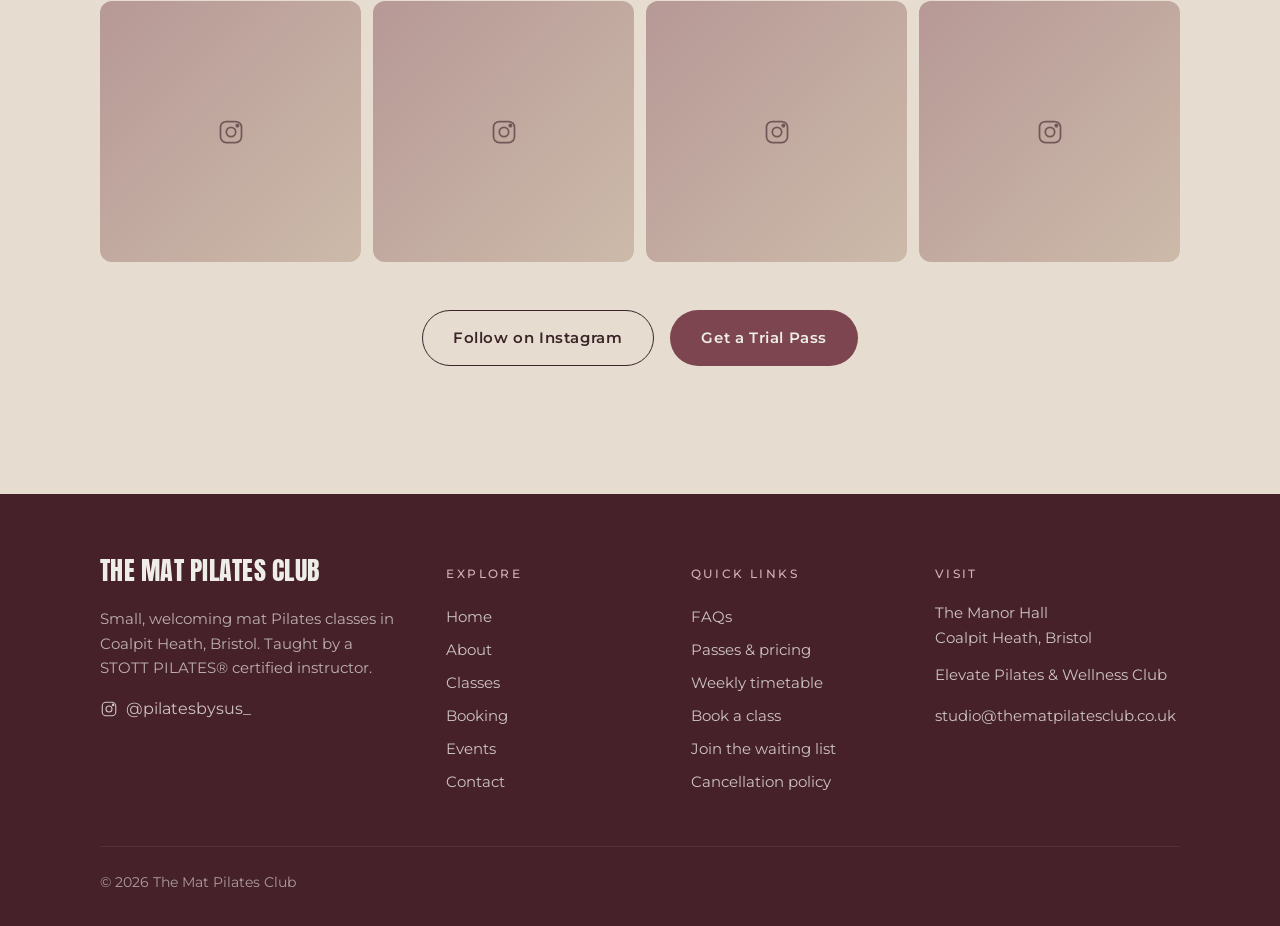
==== commit 7bae4cbf: "Rebrand site and deploy via Azure Static Web Apps Adds the redesigned pages (about, events), rebrand" ====
--- a/index.html
+++ b/index.html
@@ -3,27 +3,39 @@
 <head>
   <meta charset="utf-8">
   <meta name="viewport" content="width=device-width, initial-scale=1">
-  <title>The Mat Pilates Club</title>
-  <meta name="description" content="The Mat Pilates Club: small, welcoming mat Pilates classes. Try a 4-class trial pass for £29.">
+  <title>The Mat Pilates Club | Mat Pilates Classes in Bristol</title>
+  <meta name="description" content="The Mat Pilates Club: small, welcoming mat Pilates classes in Bristol. Autumn intro offer: 4 classes for £36.">
   <link rel="preconnect" href="https://fonts.googleapis.com">
   <link rel="preconnect" href="https://fonts.gstatic.com" crossorigin>
-  <link href="https://fonts.googleapis.com/css2?family=Cormorant+Garamond:ital,wght@0,400;0,500;0,600;1,400&family=DM+Sans:wght@400;500&display=swap" rel="stylesheet">
+  <link href="https://fonts.googleapis.com/css2?family=Montserrat:ital,wght@0,400;0,500;0,600;0,700;1,500&family=Anton&display=swap" rel="stylesheet">
+  <link rel="icon" href="assets/logo/favicon.svg" type="image/svg+xml">
   <link rel="stylesheet" href="css/styles.css">
+  <script src="js/palette.js"></script>
 </head>
-<body>
+<body class="has-banner">
+
+  <a href="#offer" class="banner">
+    <strong>Autumn Intro Offer</strong>
+    <span class="banner__sep">|</span>
+    <span>4 classes <s class="banner__was">£40</s> <b>£36</b></span>
+    <span class="banner__save">Save 10%</span>
+    <span class="banner__cta">Claim offer →</span>
+  </a>
 
   <header class="site-header">
     <div class="container">
-      <a href="index.html" class="logo">The Mat<span>Pilates Club</span></a>
+      <a href="index.html" class="logo" aria-label="The Mat Pilates Club home"><svg class="logo__mark" viewBox="0 0 64 64" aria-hidden="true"><line x1="6" y1="55" x2="58" y2="55" stroke="currentColor" stroke-width="2.6" stroke-linecap="round"/><g fill="none" stroke="var(--clay)" stroke-linecap="round" stroke-linejoin="round"><path d="M27 52.2 C20 46.5 17.5 39 19.5 30.5" stroke-width="3.8"/><path d="M27 52.2 L54.5 31" stroke-width="3.8"/><path d="M21 32 L40.5 18" stroke-width="2.7"/></g><circle cx="17.5" cy="21.5" r="4.6" fill="var(--clay)"/></svg><span class="logo__text">The Mat<span>Pilates Club</span></span></a>
       <button class="nav-toggle" aria-label="Open menu" aria-expanded="false">
         <span></span><span></span><span></span>
       </button>
       <nav class="nav">
         <a href="index.html" aria-current="page">Home</a>
+        <a href="about.html">About</a>
         <a href="classes.html">Classes</a>
-        <a href="schedule.html">Schedule &amp; Booking</a>
+        <a href="schedule.html">Booking</a>
+        <a href="events.html">Events</a>
         <a href="contact.html">Contact</a>
-        <a href="schedule.html?pass=trial-4" class="btn btn--primary">Get a Trial Pass</a>
+        <a href="index.html#passes" class="btn btn--primary">Get a Trial Pass</a>
       </nav>
     </div>
   </header>
@@ -32,100 +44,207 @@
 
     <!-- 1. Hero ---------------------------------------------------------- -->
     <section class="hero" id="top">
-      <!--
-        HERO VIDEO PLACEHOLDER
-        Drop your video at assets/hero.mp4 (and optionally assets/hero-poster.jpg),
-        then delete the "Hero video coming soon" label below.
-        Keep it short (10–20s), muted, and under ~8MB for fast loading.
-      -->
-      <video class="hero__video" autoplay muted loop playsinline poster="assets/hero-poster.jpg">
+      <!-- Stock clip from Mixkit (free licence). Swap for your own footage any time:
+           replace assets/hero.mp4, keeping it short (10–20s), muted and under ~8MB. -->
+      <video class="hero__video" autoplay muted loop playsinline>
         <source src="assets/hero.mp4" type="video/mp4">
       </video>
-      <span class="hero__placeholder">Hero video coming soon</span>
-
-      <div class="container hero__content">
-        <span class="eyebrow" style="color: var(--cream); opacity: .85;">Mat Pilates Classes</span>
-        <h1 class="hero__title">The Mat Pilates Club</h1>
-        <p class="hero__tagline">Stronger, steadier, calmer. One class at a time.</p>
-
-        <div class="offers">
-          <div class="offer">
-            <span class="offer__classes">4 Classes</span>
-            <span class="offer__price">£29</span>
+
+      <div class="hero__mirror">
+        <h1 class="hero__big">The Mat<span>Pilates Club</span></h1>
+
+        <div class="hero__bottom">
+          <div class="hero__meta">
+            <span class="hero__label">Mat Pilates · Bristol</span>
+            <span class="hero__label">Challenge your body. Leave feeling good.</span>
+            <div class="hero__ctas">
+              <a href="https://bookwhen.com/thematpilatesclub" class="btn btn--primary">Claim the Offer</a>
+              <a href="#offer" class="btn btn--light">What's included</a>
+            </div>
           </div>
-          <div class="offer">
-            <span class="offer__classes">8 Classes</span>
-            <span class="offer__price">£55</span>
+        </div>
+      </div>
+    </section>
+
+    <!-- Scrolling band under the hero -->
+    <div class="marquee" aria-hidden="true">
+      <div class="marquee__track">
+        <span>The Mat</span><i>✳</i><span>Pilates Club</span><i>✳</i><span>Bristol</span><i>✳</i><span>Challenge your body</span><i>✳</i>
+        <span>The Mat</span><i>✳</i><span>Pilates Club</span><i>✳</i><span>Bristol</span><i>✳</i><span>Challenge your body</span><i>✳</i>
+      </div>
+    </div>
+
+    <!-- 1b. Autumn offer band -------------------------------------------- -->
+    <section class="offer-band" id="offer">
+      <div class="container offer-band__inner">
+        <div class="offer-band__copy reveal">
+          <span class="eyebrow">Autumn Intro Offer</span>
+          <h2>Your first 4 classes for £36</h2>
+          <p>The easiest way to start Pilates this autumn. Four 45-minute classes to learn the foundations, find your rhythm and feel the difference.</p>
+          <ul class="tick-list">
+            <li>Save 10% compared with pay-as-you-go</li>
+            <li>4 × 45-minute mixed ability classes</li>
+            <li>All mats &amp; equipment included, just bring water</li>
+            <li>Layers and progressions to suit every level</li>
+            <li>Thoughtfully curated playlists to keep you flowing</li>
+          </ul>
+        </div>
+
+        <div class="deal-card reveal">
+          <span class="deal-card__flag">Autumn only</span>
+          <p class="deal-card__label">Intro Pack</p>
+          <div class="deal-card__price">
+            <span>£36</span>
+            <s>£40</s>
           </div>
-        </div>
-
-        <a href="schedule.html?pass=trial-4" class="btn btn--primary">Get a Trial Pass</a>
-      </div>
-      <span class="scroll-cue" aria-hidden="true"></span>
+          <p class="deal-card__save">You save £4 (10%)</p>
+          <div class="deal-card__maths">
+            <div><span>4 single classes</span><span>£40</span></div>
+            <div><span>Intro Pack</span><span>£36</span></div>
+          </div>
+          <a href="https://bookwhen.com/thematpilatesclub" class="btn btn--primary btn--block">Claim the Offer</a>
+          <p class="deal-card__small">Limited spaces · classes are kept small</p>
+        </div>
+      </div>
     </section>
 
     <!-- 2. Her story ----------------------------------------------------- -->
     <section class="section" id="story">
       <div class="container split">
         <div class="split__media reveal">
-          <!-- Replace with: <img src="assets/instructor.jpg" alt="..."> -->
-          <div class="img-placeholder">Instructor photo</div>
+          <!-- To change the photo, replace assets/instructor.jpg (at least 800px wide).
+               Add "photo-card--small" to the figure for a small round version instead. -->
+          <figure class="photo-card">
+            <img src="assets/instructor.jpg" alt="Susie, Pilates instructor at The Mat Pilates Club" class="photo-card__img" style="object-position: 45% center;">
+            <figcaption class="photo-card__caption">
+              <span class="photo-card__name">Susie</span>
+              <span class="photo-card__role">Pilates Instructor</span>
+            </figcaption>
+          </figure>
         </div>
         <div class="reveal">
-          <span class="eyebrow">My Story</span>
-          <h2>Hi, I'm [Name]</h2>
-          <span class="placeholder-note">Placeholder: story to be added</span>
+          <span class="eyebrow">Meet your instructor</span>
+          <h2>Susie</h2>
+          <p class="bio-title">Founder &amp; Pilates Instructor</p>
           <p>
-            This is where your story goes: how you first found Pilates, what it changed for you,
-            and the moment you knew you wanted to teach it.
+            Susie is a STOTT PILATES® certified Matwork instructor and the founder of The Mat Pilates Club.
+            Her Pilates journey began in Canada, training at some of the country's leading Pilates studios,
+            before completing her instructor training with STOTT PILATES® in London, recognised as a gold
+            standard in Pilates education.
           </p>
           <p>
-            Share the journey to qualifying as an instructor: the training, the challenges, and what
-            you learned along the way. Keep it personal; this is what makes people want to come to <em>your</em> class.
+            Her teaching is rooted in anatomy, alignment and the science of human movement, blending the
+            foundations of classical Mat Pilates with a modern, contemporary approach. Expect a
+            welcoming class with a strong focus on control, breath and precision, and every exercise adapted
+            to suit your body.
           </p>
           <p>
-            Finish with why you started The Mat Pilates Club and what you hope every person
-            leaves class feeling.
+            Susie's passion lies in helping people build strength, confidence and a deeper connection to their
+            bodies, in small, supportive classes where everyone is seen and encouraged, whether it's your
+            first class or your fiftieth.
           </p>
-          <p class="signature">[Name] x</p>
-        </div>
-      </div>
-    </section>
-
-    <!-- 3. About us ------------------------------------------------------ -->
-    <section class="section section--sand" id="about">
+          <a href="about.html" class="btn btn--outline" style="margin-top: 8px;">More about Susie</a>
+        </div>
+      </div>
+    </section>
+
+    <!-- 3. Passes -------------------------------------------------------- -->
+    <section class="section section--sand" id="passes">
       <div class="container">
         <div class="section-head reveal">
-          <span class="eyebrow">About the Club</span>
-          <h2>Pilates that meets you where you are</h2>
-          <p>
-            The Mat Pilates Club is a small, friendly space for mat-based Pilates. No reformers,
-            no intimidation, just thoughtful movement, good company and an hour that's yours.
-          </p>
-        </div>
-
-        <div class="cards">
-          <article class="card reveal">
-            <span class="card__num">01</span>
-            <h3>Small classes</h3>
-            <p>Limited spaces so every person gets real attention, form corrections and options that suit their body.</p>
+          <span class="eyebrow">Passes</span>
+          <h2>Find your way in</h2>
+          <p>Pick the pass that suits you, then book your classes.</p>
+        </div>
+
+        <!-- PASSES (classes.html has the same passes; card wording here is homepage-specific) -->
+        <div class="pricing pricing--four">
+          <article class="price-card price-card--featured reveal">
+            <span class="price-card__badge">Autumn intro offer</span>
+            <h3>Intro Pack</h3>
+            <div class="price-card__price">£36 <s class="price-was">£40</s></div>
+            <div class="price-save">Save £4 (10%)</div>
+            <div class="price-card__per">4 classes · £9 per class</div>
+            <p class="price-card__note">The perfect place to start. Four classes to learn the foundations, find your rhythm and feel the difference.</p>
+            <ul>
+              <li>Ideal if you're new to Pilates</li>
+            </ul>
+            <a href="https://bookwhen.com/thematpilatesclub" class="btn btn--primary">Book Intro Pack</a>
           </article>
-          <article class="card reveal">
-            <span class="card__num">02</span>
-            <h3>All levels welcome</h3>
-            <p>Whether it's your first class or your hundredth, every exercise comes with ways to make it easier or harder.</p>
+
+          <article class="price-card reveal">
+            <span class="price-card__badge price-card__badge--soft">Best value</span>
+            <h3>8 Class Pack</h3>
+            <div class="price-card__price">£64 <s class="price-was">£80</s></div>
+            <div class="price-save">Save £16 (20%)</div>
+            <div class="price-card__per">8 classes · £8 per class</div>
+            <p class="price-card__note">For when you're hooked. Make Pilates part of your week and build strength that lasts.</p>
+            <ul>
+              <li>Our lowest price per class</li>
+            </ul>
+            <a href="https://bookwhen.com/thematpilatesclub" class="btn btn--outline">Book 8 Classes</a>
           </article>
-          <article class="card reveal">
-            <span class="card__num">03</span>
-            <h3>A real community</h3>
-            <p>Come for the core strength, stay for the people. It's a club for a reason.</p>
+
+          <article class="price-card reveal">
+            <h3>Private Start Pack</h3>
+            <div class="price-card__price">£65</div>
+            <div class="price-card__per">1 private session + 3 classes</div>
+            <p class="price-card__note">Prefer a gentler start? Begin with a one-to-one session at your own pace, then join the group feeling confident.</p>
+            <ul>
+              <li>Personalised 1:1 introduction</li>
+            </ul>
+            <a href="https://bookwhen.com/thematpilatesclub" class="btn btn--outline">Book Private Start</a>
           </article>
-        </div>
-      </div>
-    </section>
-
-    <!-- 4. Instagram + final CTA ---------------------------------------- -->
-    <section class="section" id="follow">
+
+          <article class="price-card reveal">
+            <h3>Single Class</h3>
+            <div class="price-card__price">£10</div>
+            <div class="price-card__per">1 class · pay as you go</div>
+            <p class="price-card__note">Just want to try it out? Drop in for a single class whenever it suits you.</p>
+            <ul>
+              <li>No commitment</li>
+              <li>Subject to availability</li>
+            </ul>
+            <a href="https://bookwhen.com/thematpilatesclub" class="btn btn--outline">Book a Class</a>
+          </article>
+        </div>
+      </div>
+    </section>
+
+    <!-- 4. Weekly timetable --------------------------------------------- -->
+    <section class="section" id="schedule">
+      <div class="container">
+        <div class="section-head reveal">
+          <span class="eyebrow">Schedule</span>
+          <h2>Weekly timetable</h2>
+          <p>Classes run every week. Spaces are limited, so book ahead.</p>
+        </div>
+
+        <table class="schedule reveal">
+          <thead>
+            <tr><th>Day</th><th>Time</th><th>Class</th><th>Location</th><th>Book</th></tr>
+          </thead>
+          <tbody>
+            <tr><td>Tuesdays</td><td>7:30pm –<br>8:15pm</td><td>Mixed Ability Mat Pilates (45 min)</td><td>The Manor Hall, Coalpit Heath</td><td><a href="https://bookwhen.com/thematpilatesclub" class="table-link">Book here</a></td></tr>
+            <tr><td>Thursdays</td><td>6:30pm –<br>7:20pm</td><td>Hot Mat Flow (50 min)</td><td>Elevate Pilates &amp; Wellness Club</td><td><a href="https://momence.com/u/elevate-pilates-and-wellness-club-INvK0q" target="_blank" rel="noopener" class="table-link">Book via Elevate ↗</a></td></tr>
+            <tr><td>Thursdays</td><td>7:30pm –<br>8:20pm</td><td>Hot Mat Challenge (50 min)</td><td>Elevate Pilates &amp; Wellness Club</td><td><a href="https://momence.com/u/elevate-pilates-and-wellness-club-INvK0q" target="_blank" rel="noopener" class="table-link">Book via Elevate ↗</a></td></tr>
+          </tbody>
+        </table>
+
+        <p class="center reveal" style="margin-top: 24px; color: var(--ink-soft);">
+          Tuesday classes are booked here, and mats are included.<br>
+          Thursday hot classes are booked through Elevate's own booking page.
+        </p>
+
+        <div class="cta-row reveal" style="margin-top: 24px;">
+          <a href="https://bookwhen.com/thematpilatesclub" class="btn btn--primary">Book Tuesday Class</a>
+          <a href="https://momence.com/u/elevate-pilates-and-wellness-club-INvK0q" target="_blank" rel="noopener" class="btn btn--outline">Book Thursday Hot Classes ↗</a>
+        </div>
+      </div>
+    </section>
+
+    <!-- 5. Instagram ----------------------------------------------------- -->
+    <section class="section section--sand" id="follow">
       <div class="container center">
         <div class="reveal">
           <span class="eyebrow">Follow Along</span>
@@ -145,7 +264,7 @@
 
         <div class="cta-row reveal">
           <a href="https://www.instagram.com/pilatesbysus_/" target="_blank" rel="noopener" class="btn btn--outline">Follow on Instagram</a>
-          <a href="schedule.html?pass=trial-4" class="btn btn--primary">Get a Trial Pass</a>
+          <a href="#passes" class="btn btn--primary">Get a Trial Pass</a>
         </div>
       </div>
     </section>
@@ -154,18 +273,42 @@
 
   <footer class="site-footer">
     <div class="container">
-      <div class="footer-grid">
-        <a href="index.html" class="logo">The Mat<span>Pilates Club</span></a>
-        <nav class="footer-links">
+      <div class="footer-cols">
+        <div class="footer-brand">
+          <a href="index.html" class="logo" aria-label="The Mat Pilates Club home"><svg class="logo__mark" viewBox="0 0 64 64" aria-hidden="true"><line x1="6" y1="55" x2="58" y2="55" stroke="currentColor" stroke-width="2.6" stroke-linecap="round"/><g fill="none" stroke="var(--clay)" stroke-linecap="round" stroke-linejoin="round"><path d="M27 52.2 C20 46.5 17.5 39 19.5 30.5" stroke-width="3.8"/><path d="M27 52.2 L54.5 31" stroke-width="3.8"/><path d="M21 32 L40.5 18" stroke-width="2.7"/></g><circle cx="17.5" cy="21.5" r="4.6" fill="var(--clay)"/></svg><span class="logo__text">The Mat<span>Pilates Club</span></span></a>
+          <p>Small, welcoming mat Pilates classes in Coalpit Heath, Bristol. Taught by a STOTT PILATES® certified instructor.</p>
+          <a href="https://www.instagram.com/pilatesbysus_/" target="_blank" rel="noopener" class="footer-insta">
+            <svg viewBox="0 0 24 24" fill="none" stroke="currentColor" stroke-width="1.5"><rect x="3" y="3" width="18" height="18" rx="5"/><circle cx="12" cy="12" r="4"/><circle cx="17.5" cy="6.5" r="1" fill="currentColor"/></svg>
+            @pilatesbysus_
+          </a>
+        </div>
+
+        <nav class="footer-col" aria-label="Pages">
+          <h4>Explore</h4>
           <a href="index.html">Home</a>
+          <a href="about.html">About</a>
           <a href="classes.html">Classes</a>
-          <a href="schedule.html">Schedule &amp; Booking</a>
+          <a href="schedule.html">Booking</a>
+          <a href="events.html">Events</a>
           <a href="contact.html">Contact</a>
         </nav>
-        <a href="https://www.instagram.com/pilatesbysus_/" target="_blank" rel="noopener" class="footer-insta">
-          <svg viewBox="0 0 24 24" fill="none" stroke="currentColor" stroke-width="1.5"><rect x="3" y="3" width="18" height="18" rx="5"/><circle cx="12" cy="12" r="4"/><circle cx="17.5" cy="6.5" r="1" fill="currentColor"/></svg>
-          @pilatesbysus_
-        </a>
+
+        <nav class="footer-col" aria-label="Quick links">
+          <h4>Quick links</h4>
+          <a href="classes.html#faq">FAQs</a>
+          <a href="index.html#passes">Passes &amp; pricing</a>
+          <a href="index.html#schedule">Weekly timetable</a>
+          <a href="https://bookwhen.com/thematpilatesclub">Book a class</a>
+          <a href="contact.html?pass=waitlist">Join the waiting list</a>
+          <a href="classes.html#faq-cancellation">Cancellation policy</a>
+        </nav>
+
+        <div class="footer-col">
+          <h4>Visit</h4>
+          <p>The Manor Hall<br>Coalpit Heath, Bristol</p>
+          <p>Elevate Pilates &amp; Wellness Club</p>
+          <a href="mailto:studio@thematpilatesclub.co.uk">studio@thematpilatesclub.co.uk</a>
+        </div>
       </div>
       <div class="footer-bottom">© <span data-year></span> The Mat Pilates Club</div>
     </div>
--- a/css/styles.css
+++ b/css/styles.css
@@ -2,6 +2,8 @@
    The Mat Pilates Club — styles
    ========================================================================== */
 
+/* Colour palette. --clay is the accent colour, --sage the secondary.
+   Alternative palettes below can be previewed with ?palette=sage etc. (see options.html). */
 :root {
   --cream: #f7f2ec;
   --sand: #ece3d8;
@@ -11,6 +13,13 @@
   --ink: #2f2a26;
   --ink-soft: #6b625b;
   --white: #ffffff;
+  --hero-bg: #4a3f38;
+
+  --cream-rgb: 247, 242, 236;
+  --clay-rgb: 192, 138, 109;
+  --clay-dark-rgb: 164, 111, 83;
+  --sage-rgb: 143, 158, 139;
+  --ink-rgb: 47, 42, 38;
 
   --font-display: "Cormorant Garamond", Georgia, serif;
   --font-body: "DM Sans", system-ui, -apple-system, sans-serif;
@@ -18,6 +27,30 @@
   --radius: 18px;
   --max: 1160px;
   --gutter: clamp(16px, 4vw, 40px);
+}
+
+/* Option B: Sage & Linen */
+[data-palette="sage"] {
+  --cream: #f5f3ec; --sand: #e6e6da; --clay: #6f8a6a; --clay-dark: #56704f; --sage: #c9a98a;
+  --ink: #2c3029; --ink-soft: #636a5f; --hero-bg: #3a4236;
+  --cream-rgb: 245, 243, 236; --clay-rgb: 111, 138, 106; --clay-dark-rgb: 86, 112, 79;
+  --sage-rgb: 201, 169, 138; --ink-rgb: 44, 48, 41;
+}
+
+/* Option C: Blush & Mocha */
+[data-palette="blush"] {
+  --cream: #faf4f1; --sand: #f0e1db; --clay: #c48580; --clay-dark: #a3655f; --sage: #b9a48f;
+  --ink: #3b2c29; --ink-soft: #74615c; --hero-bg: #4a3532;
+  --cream-rgb: 250, 244, 241; --clay-rgb: 196, 133, 128; --clay-dark-rgb: 163, 101, 95;
+  --sage-rgb: 185, 164, 143; --ink-rgb: 59, 44, 41;
+}
+
+/* Option D: Harbour Blue */
+[data-palette="harbour"] {
+  --cream: #f4f3f0; --sand: #e3e6e6; --clay: #5f7d8c; --clay-dark: #4a6573; --sage: #c2a27f;
+  --ink: #222b31; --ink-soft: #5c676e; --hero-bg: #2f3c44;
+  --cream-rgb: 244, 243, 240; --clay-rgb: 95, 125, 140; --clay-dark-rgb: 74, 101, 115;
+  --sage-rgb: 194, 162, 127; --ink-rgb: 34, 43, 49;
 }
 
 *,
@@ -38,6 +71,8 @@
 
 img, video { max-width: 100%; display: block; }
 
+[hidden] { display: none !important; }
+
 a { color: inherit; }
 
 h1, h2, h3 {
@@ -70,6 +105,7 @@
 }
 
 .section { padding: clamp(72px, 10vw, 128px) 0; }
+section[id] { scroll-margin-top: 80px; }
 .section--sand { background: var(--sand); }
 .section--ink { background: var(--ink); color: var(--cream); }
 .section--ink .eyebrow { color: var(--clay); }
@@ -119,10 +155,10 @@
 
 .site-header.is-solid,
 .site-header--solid {
-  background: rgba(247, 242, 236, 0.96);
+  background: rgba(var(--cream-rgb), 0.96);
   backdrop-filter: blur(8px);
   padding: 12px 0;
-  box-shadow: 0 1px 0 rgba(47, 42, 38, 0.08);
+  box-shadow: 0 1px 0 rgba(var(--ink-rgb), 0.08);
 }
 
 .logo {
@@ -132,9 +168,14 @@
   text-decoration: none;
   letter-spacing: 0.02em;
   line-height: 1;
-}
-
-.logo span {
+  display: inline-flex;
+  align-items: center;
+  gap: 10px;
+}
+
+.logo__mark { width: 40px; height: 40px; flex: none; }
+
+.logo__text > span {
   display: block;
   font-family: var(--font-body);
   font-size: 0.6rem;
@@ -190,7 +231,7 @@
   transition: transform 0.3s, opacity 0.3s;
 }
 
-@media (max-width: 820px) {
+@media (max-width: 1120px) {
   .nav-toggle { display: block; z-index: 2; }
 
   .nav {
@@ -216,6 +257,42 @@
   .nav-open .nav-toggle span:nth-child(3) { transform: translateY(-7.5px) rotate(-45deg); }
 }
 
+/* Announcement banner (homepage) ----------------------------------------- */
+
+.banner {
+  position: fixed;
+  inset: 0 0 auto 0;
+  z-index: 60;
+  height: 40px;
+  display: flex;
+  align-items: center;
+  justify-content: center;
+  gap: 14px;
+  padding: 0 16px;
+  background: var(--clay);
+  color: var(--white);
+  font-size: 0.85rem;
+  letter-spacing: 0.06em;
+  text-decoration: none;
+  white-space: nowrap;
+  overflow: hidden;
+}
+
+.banner strong { font-weight: 500; text-transform: uppercase; letter-spacing: 0.14em; }
+.banner__sep { opacity: 0.6; }
+.banner__cta { text-decoration: underline; text-underline-offset: 3px; }
+.banner:hover { background: var(--clay-dark); }
+
+.has-banner .site-header { top: 40px; }
+.banner__short { display: none; }
+
+@media (max-width: 640px) {
+  .banner { font-size: 0.72rem; gap: 8px; letter-spacing: 0.02em; }
+  .banner strong { letter-spacing: 0.06em; }
+  .banner__cta, .banner__long { display: none; }
+  .banner__short { display: inline; }
+}
+
 /* Hero ------------------------------------------------------------------- */
 
 .hero {
@@ -228,9 +305,9 @@
   overflow: hidden;
   /* Fallback shown until a hero video is added */
   background:
-    radial-gradient(ellipse at 20% 30%, rgba(192, 138, 109, 0.55), transparent 60%),
-    radial-gradient(ellipse at 80% 70%, rgba(143, 158, 139, 0.5), transparent 60%),
-    #4a3f38;
+    radial-gradient(ellipse at 20% 30%, rgba(var(--clay-rgb), 0.55), transparent 60%),
+    radial-gradient(ellipse at 80% 70%, rgba(var(--sage-rgb), 0.5), transparent 60%),
+    var(--hero-bg);
 }
 
 .hero__video {
@@ -267,6 +344,8 @@
   padding-bottom: 60px;
 }
 
+.has-banner .hero__content { padding-top: 150px; }
+
 .hero__title { margin-bottom: 0.2em; }
 
 .hero__tagline {
@@ -287,9 +366,9 @@
 .offer {
   min-width: 170px;
   padding: 22px 28px;
-  border: 1px solid rgba(247, 242, 236, 0.4);
+  border: 1px solid rgba(var(--cream-rgb), 0.4);
   border-radius: var(--radius);
-  background: rgba(247, 242, 236, 0.08);
+  background: rgba(var(--cream-rgb), 0.08);
   backdrop-filter: blur(6px);
 }
 
@@ -307,6 +386,168 @@
   font-size: 2.8rem;
   line-height: 1.1;
 }
+
+.offer--intro { padding: 24px 40px 22px; min-width: 260px; }
+
+.offer__label {
+  display: inline-block;
+  font-size: 0.7rem;
+  letter-spacing: 0.18em;
+  text-transform: uppercase;
+  background: var(--clay);
+  color: var(--white);
+  padding: 4px 12px;
+  border-radius: 999px;
+  margin-bottom: 8px;
+}
+
+.offer--intro .offer__price { font-size: 3.6rem; }
+
+.offer__small {
+  display: block;
+  margin-top: 6px;
+  font-size: 0.78rem;
+  opacity: 0.75;
+}
+
+/* Offer draft: savings styling ------------------------------------------- */
+
+.banner__was { opacity: 0.7; }
+.banner__save {
+  background: var(--white);
+  color: var(--clay-dark);
+  font-weight: 500;
+  font-size: 0.75rem;
+  letter-spacing: 0.08em;
+  text-transform: uppercase;
+  padding: 2px 10px;
+  border-radius: 999px;
+}
+
+.offer--deal { position: relative; padding-top: 30px; }
+
+.deal-ribbon {
+  position: absolute;
+  top: -14px;
+  right: -14px;
+  display: grid;
+  place-items: center;
+  width: 64px;
+  height: 64px;
+  border-radius: 50%;
+  background: var(--cream);
+  color: var(--clay-dark);
+  font-size: 0.78rem;
+  font-weight: 500;
+  line-height: 1.1;
+  text-align: center;
+  transform: rotate(12deg);
+  box-shadow: 0 6px 18px rgba(0, 0, 0, 0.25);
+}
+
+.deal-price { display: flex; align-items: baseline; justify-content: center; gap: 12px; }
+.deal-was { font-size: 1.4rem; opacity: 0.6; }
+
+.price-was { font-size: 0.5em; opacity: 0.45; margin-left: 6px; font-weight: 400; }
+
+.price-save {
+  display: inline-block;
+  margin: 2px 0 6px;
+  font-size: 0.78rem;
+  font-weight: 500;
+  color: var(--sage);
+}
+
+.price-card--featured .price-save { color: var(--clay); }
+
+.offer-band {
+  background: var(--ink);
+  color: var(--cream);
+  padding: clamp(56px, 8vw, 96px) 0;
+}
+
+.offer-band__inner {
+  display: grid;
+  grid-template-columns: 1.2fr 1fr;
+  gap: clamp(32px, 6vw, 80px);
+  align-items: center;
+}
+
+@media (max-width: 860px) { .offer-band__inner { grid-template-columns: 1fr; } }
+
+.offer-band .eyebrow { color: var(--clay); }
+.offer-band__copy p { opacity: 0.8; }
+
+.tick-list { list-style: none; padding: 0; margin: 24px 0 0; display: grid; gap: 12px; }
+
+.tick-list li { position: relative; padding-left: 34px; }
+
+.tick-list li::before {
+  content: "✓";
+  position: absolute;
+  left: 0;
+  top: 1px;
+  display: grid;
+  place-items: center;
+  width: 22px;
+  height: 22px;
+  border-radius: 50%;
+  background: var(--clay);
+  color: var(--white);
+  font-size: 0.7rem;
+}
+
+.deal-card {
+  position: relative;
+  background: var(--cream);
+  color: var(--ink);
+  border-radius: var(--radius);
+  padding: 36px 32px 28px;
+  text-align: center;
+  box-shadow: 0 24px 60px rgba(0, 0, 0, 0.35);
+}
+
+.deal-card__flag {
+  position: absolute;
+  top: 0;
+  left: 50%;
+  transform: translate(-50%, -50%);
+  background: var(--clay);
+  color: var(--white);
+  font-size: 0.72rem;
+  letter-spacing: 0.18em;
+  text-transform: uppercase;
+  padding: 6px 16px;
+  border-radius: 999px;
+  white-space: nowrap;
+}
+
+.deal-card__label {
+  margin: 0;
+  font-size: 0.78rem;
+  letter-spacing: 0.2em;
+  text-transform: uppercase;
+  color: var(--clay-dark);
+}
+
+.deal-card__price { display: flex; align-items: baseline; justify-content: center; gap: 12px; margin: 6px 0 4px; }
+.deal-card__price span { font-family: var(--font-display); font-size: 4.2rem; line-height: 1; }
+.deal-card__price s { font-size: 1.5rem; color: var(--ink-soft); }
+
+.deal-card__save { margin: 0 0 18px; font-weight: 500; color: var(--clay-dark); }
+
+.deal-card__maths {
+  border-top: 1px dashed rgba(var(--ink-rgb), 0.2);
+  border-bottom: 1px dashed rgba(var(--ink-rgb), 0.2);
+  padding: 10px 0;
+  margin-bottom: 6px;
+  font-size: 0.9rem;
+}
+
+.deal-card__maths div { display: flex; justify-content: space-between; padding: 3px 0; }
+.deal-card__maths div:first-child span:last-child { text-decoration: line-through; color: var(--ink-soft); }
+
+.deal-card__small { margin: 12px 0 0; font-size: 0.8rem; color: var(--ink-soft); }
 
 .scroll-cue {
   position: absolute;
@@ -358,7 +599,7 @@
   aspect-ratio: 4 / 5;
   border-radius: var(--radius);
   background:
-    linear-gradient(135deg, rgba(192, 138, 109, 0.35), rgba(143, 158, 139, 0.35)),
+    linear-gradient(135deg, rgba(var(--clay-rgb), 0.35), rgba(var(--sage-rgb), 0.35)),
     var(--sand);
   display: grid;
   place-items: center;
@@ -370,14 +611,131 @@
   padding: 20px;
 }
 
-.section--sand .img-placeholder { background: linear-gradient(135deg, rgba(192, 138, 109, 0.3), rgba(143, 158, 139, 0.3)), var(--cream); }
+.section--sand .img-placeholder { background: linear-gradient(135deg, rgba(var(--clay-rgb), 0.3), rgba(var(--sage-rgb), 0.3)), var(--cream); }
+
+.photo-card {
+  position: relative;
+  margin: 0;
+  aspect-ratio: 4 / 5;
+  border-radius: var(--radius);
+  overflow: hidden;
+  background: var(--sand);
+}
+
+.photo-card__img {
+  width: 100%;
+  height: 100%;
+  object-fit: cover;
+  object-position: center 40%;
+}
+
+.photo-card__caption {
+  position: absolute;
+  inset: auto 0 0 0;
+  padding: 80px 28px 26px;
+  background: linear-gradient(to top, rgba(var(--ink-rgb), 0.75), transparent);
+  color: var(--cream);
+}
+
+.photo-card__name {
+  display: block;
+  font-family: var(--font-display);
+  font-size: 2.4rem;
+  line-height: 1;
+}
+
+.photo-card__role {
+  display: block;
+  margin-top: 6px;
+  font-size: 0.78rem;
+  letter-spacing: 0.22em;
+  text-transform: uppercase;
+  opacity: 0.85;
+}
+
+/* Small round photo, for low-resolution images */
+.photo-card--small {
+  display: flex;
+  flex-direction: column;
+  align-items: center;
+  justify-content: center;
+  text-align: center;
+  background:
+    radial-gradient(circle at 50% 40%, rgba(var(--clay-rgb), 0.22), transparent 60%),
+    var(--sand);
+}
+
+.photo-card--small .photo-card__img {
+  width: 168px;
+  height: 168px;
+  border-radius: 50%;
+  border: 5px solid var(--cream);
+  box-shadow: 0 10px 30px rgba(var(--ink-rgb), 0.15);
+}
+
+.photo-card--small .photo-card__caption {
+  position: static;
+  padding: 20px 0 0;
+  background: none;
+  color: var(--ink);
+}
+
+.photo-card--small .photo-card__role { color: var(--clay-dark); opacity: 1; }
+
+@media (max-width: 820px) {
+  .photo-card--small { aspect-ratio: auto; padding: 48px 24px; }
+}
+
+.bio-title {
+  margin: -0.4em 0 1.4em;
+  font-size: 0.8rem;
+  letter-spacing: 0.22em;
+  text-transform: uppercase;
+  color: var(--clay-dark);
+}
+
+.story-sub {
+  font-size: 1.5rem;
+  margin: 1.6em 0 0.6em;
+}
+
+.story-list {
+  list-style: none;
+  padding: 0;
+  margin: 0 0 1.6em;
+}
+
+.story-list li {
+  position: relative;
+  padding: 0 0 0.8em 26px;
+  color: var(--ink-soft);
+}
+
+.story-list li::before {
+  content: "";
+  position: absolute;
+  left: 0;
+  top: 0.62em;
+  width: 12px;
+  height: 1.5px;
+  background: var(--clay);
+}
+
+.story-tagline {
+  font-family: var(--font-display);
+  font-size: 1.45rem;
+  font-weight: 600;
+  line-height: 1.3;
+  color: var(--clay-dark);
+  margin-bottom: 0.6em;
+}
 
 .placeholder-note {
   display: inline-block;
   font-size: 0.8rem;
   padding: 4px 12px;
   border-radius: 999px;
-  background: rgba(192, 138, 109, 0.15);
+  background: rgba(var(--clay-rgb), 0.15);
   color: var(--clay-dark);
   margin-bottom: 1rem;
 }
@@ -439,7 +797,7 @@
 .insta-grid a {
   aspect-ratio: 1;
   border-radius: 12px;
-  background: linear-gradient(135deg, rgba(192, 138, 109, 0.45), rgba(143, 158, 139, 0.35));
+  background: linear-gradient(135deg, rgba(var(--clay-rgb), 0.45), rgba(var(--sage-rgb), 0.35));
   display: grid;
   place-items: center;
   transition: opacity 0.25s;
@@ -475,7 +833,7 @@
   background: var(--white);
   border-radius: var(--radius);
   padding: 40px 32px;
-  border: 1px solid rgba(47, 42, 38, 0.08);
+  border: 1px solid rgba(var(--ink-rgb), 0.08);
 }
 
 .price-card--featured {
@@ -527,21 +885,420 @@
 .price-card--featured .btn--outline { color: var(--cream); }
 .price-card--featured .btn--outline:hover { background: var(--cream); color: var(--ink); }
 
+@media (min-width: 901px) {
+  .pricing--four { grid-template-columns: repeat(2, 1fr); max-width: 880px; margin: 0 auto; }
+}
+
+@media (min-width: 1180px) {
+  .pricing--four { grid-template-columns: repeat(4, 1fr); max-width: none; gap: 18px; }
+  .pricing--four .price-card { padding: 34px 24px; }
+}
+
+.price-card__badge--soft { background: rgba(var(--clay-rgb), 0.18); color: var(--clay-dark); }
+
+/* Class details (classes page) ------------------------------------------ */
+
+.class-feature {
+  display: grid;
+  grid-template-columns: 1.3fr 1fr;
+  gap: clamp(32px, 6vw, 80px);
+  align-items: center;
+}
+
+.class-feature p { color: var(--ink-soft); }
+.class-feature .btn { margin-top: 8px; }
+
+.class-facts {
+  margin: 0;
+  background: var(--sand);
+  border-radius: var(--radius);
+  padding: 12px 28px;
+}
+
+.class-facts > div {
+  display: flex;
+  justify-content: space-between;
+  gap: 16px;
+  padding: 16px 0;
+  border-bottom: 1px solid rgba(var(--ink-rgb), 0.08);
+}
+
+.class-facts > div:last-child { border-bottom: 0; }
+
+.class-facts dt {
+  font-size: 0.75rem;
+  letter-spacing: 0.18em;
+  text-transform: uppercase;
+  color: var(--clay-dark);
+  padding-top: 3px;
+}
+
+.class-facts dd { margin: 0; text-align: right; }
+
+@media (max-width: 820px) {
+  .class-feature { grid-template-columns: 1fr; }
+}
+
+/* Bookwhen booking embed ------------------------------------------------- */
+
+.steps {
+  list-style: none;
+  padding: 0;
+  margin: 0 0 40px;
+  display: grid;
+  grid-template-columns: repeat(3, 1fr);
+  gap: 16px;
+}
+
+.steps li {
+  display: flex;
+  align-items: center;
+  gap: 14px;
+  padding: 18px 20px;
+  border-radius: 14px;
+  background: var(--white);
+  border: 1px solid rgba(var(--ink-rgb), 0.07);
+}
+
+.steps__num {
+  display: grid;
+  place-items: center;
+  width: 36px;
+  height: 36px;
+  flex: none;
+  border-radius: 50%;
+  background: var(--sand);
+  color: var(--clay-dark);
+  font-size: 0.95rem;
+  font-weight: 500;
+}
+
+.steps strong { display: block; font-weight: 500; line-height: 1.3; }
+.steps small { display: block; color: var(--ink-soft); font-size: 0.85rem; }
+
+@media (max-width: 760px) {
+  .steps { grid-template-columns: 1fr; gap: 10px; }
+}
+
+.booking-layout {
+  display: grid;
+  grid-template-columns: minmax(0, 1fr) 330px;
+  gap: 28px;
+  align-items: start;
+}
+
+@media (max-width: 960px) {
+  .booking-layout { grid-template-columns: 1fr; }
+}
+
+/* Panel: framed white box with a sand header bar (booking, FAQ, contact form, etc.) */
+.panel,
+.booking-panel {
+  background: var(--white);
+  border-radius: var(--radius);
+  overflow: hidden;
+  border: 1px solid rgba(var(--clay-rgb), 0.45);
+  box-shadow: 0 1px 2px rgba(var(--ink-rgb), 0.04), 0 16px 40px rgba(var(--ink-rgb), 0.07);
+}
+
+.panel__head,
+.booking-panel__head {
+  display: flex;
+  align-items: center;
+  justify-content: space-between;
+  gap: 16px;
+  padding: 20px 24px;
+  background: var(--sand);
+  border-bottom: 1px solid rgba(var(--clay-rgb), 0.3);
+}
+
+.panel__head h2,
+.booking-panel__head h2 { font-size: 1.6rem; margin: 0 0 2px; }
+
+.panel__sub { display: block; font-size: 0.85rem; line-height: 1.45; color: var(--ink-soft); }
+
+@media (max-width: 560px) {
+  .panel__head,
+  .booking-panel__head { flex-direction: column; align-items: flex-start; gap: 10px; }
+}
+.panel__body { padding: clamp(22px, 4vw, 32px); }
+
+.panel__link {
+  font-size: 0.85rem;
+  white-space: nowrap;
+  color: var(--clay-dark);
+  text-underline-offset: 3px;
+}
+
+.panel__body .lead { font-size: 1.12rem; color: var(--ink); }
+.panel__body p { color: var(--ink-soft); }
+
+.pillars {
+  list-style: none;
+  padding: 0;
+  margin: 24px 0 28px;
+  display: grid;
+  grid-template-columns: repeat(3, 1fr);
+  gap: 12px;
+}
+
+.pillars li {
+  padding: 16px 18px;
+  border-radius: 12px;
+  background: var(--cream);
+  border-top: 2px solid var(--clay);
+}
+
+.pillars strong {
+  display: block;
+  font-family: var(--font-display);
+  font-size: 1.3rem;
+  font-weight: 600;
+  margin-bottom: 4px;
+}
+
+.pillars span { font-size: 0.88rem; color: var(--ink-soft); line-height: 1.5; display: block; }
+
+@media (max-width: 640px) { .pillars { grid-template-columns: 1fr; } }
+
+/* Two columns: main panel + side cards */
+.with-aside {
+  display: grid;
+  grid-template-columns: minmax(0, 1fr) 330px;
+  gap: 28px;
+  align-items: start;
+}
+
+.with-aside > aside { display: grid; gap: 16px; position: sticky; top: 100px; }
+
+@media (max-width: 960px) {
+  .with-aside { grid-template-columns: 1fr; }
+  .with-aside > aside { position: static; grid-template-columns: repeat(auto-fit, minmax(260px, 1fr)); }
+}
+
+.booking-panel__secure {
+  display: inline-flex;
+  align-items: center;
+  gap: 6px;
+  font-size: 0.8rem;
+  color: var(--ink-soft);
+}
+
+.booking-panel__secure svg { width: 13px; height: 13px; color: var(--sage); }
+
+.booking-panel__open {
+  font-size: 0.85rem;
+  white-space: nowrap;
+  color: var(--clay-dark);
+  text-underline-offset: 3px;
+}
+
+.booking-panel iframe {
+  display: block;
+  width: 100%;
+  height: 820px;
+  border: 0;
+}
+
+.booking-aside { display: grid; gap: 16px; position: sticky; top: 100px; }
+
+@media (max-width: 960px) {
+  .booking-aside { position: static; grid-template-columns: repeat(auto-fit, minmax(260px, 1fr)); }
+}
+
+.aside-card {
+  background: var(--white);
+  border-radius: 14px;
+  padding: 22px 24px;
+  border: 1px solid rgba(var(--ink-rgb), 0.07);
+}
+
+.aside-card--soft { background: var(--sand); border-color: transparent; }
+
+.aside-card h3 {
+  font-family: var(--font-body);
+  font-size: 0.75rem;
+  font-weight: 500;
+  letter-spacing: 0.2em;
+  text-transform: uppercase;
+  color: var(--clay-dark);
+  margin: 0 0 12px;
+}
+
+.aside-card p { font-size: 0.92rem; color: var(--ink-soft); margin: 0 0 10px; }
+.aside-card p:last-child { margin: 0; }
+.aside-card a { text-underline-offset: 3px; }
+
+.aside-facts { margin: 0; }
+.aside-facts > div { padding: 9px 0; border-bottom: 1px solid rgba(var(--ink-rgb), 0.07); }
+.aside-facts > div:last-child { border-bottom: 0; padding-bottom: 0; }
+.aside-facts dt { font-size: 0.75rem; color: var(--ink-soft); }
+.aside-facts dd { margin: 0; font-size: 0.95rem; }
+
+.aside-prices { list-style: none; padding: 0; margin: 0 0 14px; }
+
+.aside-prices li {
+  display: flex;
+  justify-content: space-between;
+  align-items: baseline;
+  gap: 12px;
+  padding: 9px 0;
+  border-bottom: 1px dashed rgba(var(--ink-rgb), 0.12);
+  font-size: 0.95rem;
+}
+
+.aside-prices em {
+  font-style: normal;
+  font-size: 0.7rem;
+  letter-spacing: 0.08em;
+  text-transform: uppercase;
+  color: var(--white);
+  background: var(--clay);
+  padding: 2px 8px;
+  border-radius: 999px;
+  margin-left: 6px;
+  vertical-align: 2px;
+}
+
+.aside-prices strong { font-family: var(--font-display); font-size: 1.3rem; font-weight: 600; }
+
+.aside-link { font-size: 0.9rem; color: var(--clay-dark); }
+
+.class-strip {
+  display: flex;
+  flex-wrap: wrap;
+  justify-content: center;
+  gap: 10px 28px;
+  margin-bottom: 32px;
+  font-size: 0.95rem;
+  color: var(--ink-soft);
+}
+
+.class-strip strong { color: var(--ink); font-weight: 500; }
+
+/* Events (coming soon) --------------------------------------------------- */
+
+.coming-soon {
+  max-width: 640px;
+  margin: 0 auto;
+  text-align: center;
+}
+
+.coming-soon__title {
+  font-size: clamp(1.7rem, 3.5vw, 2.3rem);
+  margin-bottom: 0.4em;
+}
+
+.status-pill {
+  font-size: 0.72rem;
+  letter-spacing: 0.15em;
+  text-transform: uppercase;
+  white-space: nowrap;
+  padding: 5px 12px;
+  border-radius: 999px;
+  background: var(--clay);
+  color: var(--white);
+}
+
+.btn--block { display: block; text-align: center; margin-top: 16px; }
+
+.coming-soon__ideas {
+  display: flex;
+  flex-wrap: wrap;
+  justify-content: center;
+  gap: 10px;
+  margin: 28px 0 36px;
+}
+
+.coming-soon__ideas span {
+  padding: 8px 16px;
+  border-radius: 999px;
+  background: var(--sand);
+  font-size: 0.9rem;
+}
+
+.price-card__note {
+  font-size: 0.95rem;
+  margin-bottom: 1.25rem;
+  opacity: 0.85;
+}
+
+/* Welcome offer pop-up --------------------------------------------------- */
+
+.promo .modal__panel { text-align: center; max-width: 460px; }
+
+.promo__kicker {
+  font-size: 0.78rem;
+  letter-spacing: 0.22em;
+  text-transform: uppercase;
+  color: var(--clay-dark);
+}
+
+.promo__big {
+  font-family: var(--font-display);
+  font-size: clamp(4rem, 14vw, 5.5rem);
+  line-height: 1;
+  color: var(--clay);
+  margin: 8px 0 4px;
+}
+
+.promo p { color: var(--ink-soft); }
+
+.promo__code {
+  display: none;
+  align-items: center;
+  justify-content: space-between;
+  gap: 12px;
+  margin: 8px 0 16px;
+  padding: 12px 12px 12px 20px;
+  border: 1.5px dashed var(--clay);
+  border-radius: 12px;
+  background: var(--white);
+}
+
+.promo__code code {
+  font-family: var(--font-body);
+  font-size: 1.3rem;
+  font-weight: 500;
+  letter-spacing: 0.12em;
+}
+
+.promo__code .btn { padding: 0.6em 1.2em; }
+
+.promo.is-revealed .promo__code { display: flex; }
+.promo.is-revealed .promo__reveal { display: none; }
+
+.promo__small { font-size: 0.8rem; margin: 12px 0 0; }
+
+.link-btn {
+  background: none;
+  border: 0;
+  padding: 0;
+  font: inherit;
+  color: var(--ink-soft);
+  text-decoration: underline;
+  text-underline-offset: 3px;
+  cursor: pointer;
+}
+
 /* Schedule --------------------------------------------------------------- */
 
 .schedule {
   width: 100%;
   border-collapse: collapse;
-  background: var(--cream);
+  background: var(--white);
   border-radius: var(--radius);
   overflow: hidden;
-}
+  box-shadow: 0 0 0 1px rgba(var(--ink-rgb), 0.06);
+}
+
+.schedule--flat { border-radius: 0; box-shadow: none; }
 
 .schedule th,
 .schedule td {
   text-align: left;
   padding: 18px 24px;
-  border-bottom: 1px solid rgba(47, 42, 38, 0.08);
+  border-bottom: 1px solid rgba(var(--ink-rgb), 0.08);
 }
 
 .schedule th {
@@ -556,7 +1313,7 @@
 
 @media (max-width: 640px) {
   .schedule thead { display: none; }
-  .schedule tr { display: block; padding: 16px 20px; border-bottom: 1px solid rgba(47, 42, 38, 0.08); }
+  .schedule tr { display: block; padding: 16px 20px; border-bottom: 1px solid rgba(var(--ink-rgb), 0.08); }
   .schedule td { display: block; padding: 2px 0; border: 0; }
   .schedule td:first-child { font-weight: 500; }
 }
@@ -568,7 +1325,7 @@
   margin: 0 auto 32px;
   padding: 14px 20px;
   border-radius: 12px;
-  background: rgba(192, 138, 109, 0.15);
+  background: rgba(var(--clay-rgb), 0.15);
   color: var(--clay-dark);
   font-size: 0.9rem;
   text-align: center;
@@ -588,7 +1345,7 @@
   min-width: 72px;
   padding: 12px 14px;
   border-radius: 14px;
-  border: 1px solid rgba(47, 42, 38, 0.12);
+  border: 1px solid rgba(var(--ink-rgb), 0.12);
   background: var(--white);
   font: inherit;
   color: var(--ink);
@@ -626,7 +1383,7 @@
   padding: 22px 28px;
   background: var(--white);
   border-radius: var(--radius);
-  border: 1px solid rgba(47, 42, 38, 0.06);
+  border: 1px solid rgba(var(--ink-rgb), 0.06);
 }
 
 .class-item__time {
@@ -651,6 +1408,14 @@
 
 .class-item .btn { padding: 0.7em 1.6em; }
 .btn[disabled] { opacity: 0.4; cursor: not-allowed; transform: none; }
+
+.waitlist-note {
+  max-width: 860px;
+  margin: 24px auto 0;
+  text-align: center;
+  font-size: 0.9rem;
+  color: var(--ink-soft);
+}
 
 @media (max-width: 640px) {
   .class-item { grid-template-columns: 1fr; gap: 10px; padding: 20px; }
@@ -719,7 +1484,7 @@
   display: none;
   padding: 12px 16px;
   border-radius: 12px;
-  background: rgba(164, 111, 83, 0.15);
+  background: rgba(var(--clay-dark-rgb), 0.15);
   color: var(--clay-dark);
   font-size: 0.9rem;
 }
@@ -733,11 +1498,14 @@
 /* FAQ -------------------------------------------------------------------- */
 
 .faq { max-width: 760px; margin: 0 auto; }
+.panel .faq { max-width: none; padding: 4px clamp(22px, 4vw, 32px); }
 
 .faq details {
-  border-bottom: 1px solid rgba(47, 42, 38, 0.12);
+  border-bottom: 1px solid rgba(var(--ink-rgb), 0.12);
   padding: 22px 0;
 }
+
+.panel .faq details:last-child { border-bottom: 0; }
 
 .faq summary {
   cursor: pointer;
@@ -796,7 +1564,7 @@
   font-size: 1rem;
   color: var(--ink);
   background: var(--white);
-  border: 1px solid rgba(47, 42, 38, 0.15);
+  border: 1px solid rgba(var(--ink-rgb), 0.15);
   border-radius: 12px;
   transition: border-color 0.2s, box-shadow 0.2s;
 }
@@ -806,7 +1574,7 @@
 .form textarea:focus {
   outline: none;
   border-color: var(--clay);
-  box-shadow: 0 0 0 3px rgba(192, 138, 109, 0.2);
+  box-shadow: 0 0 0 3px rgba(var(--clay-rgb), 0.2);
 }
 
 .form textarea { min-height: 140px; resize: vertical; }
@@ -815,10 +1583,12 @@
   display: none;
   padding: 16px 20px;
   border-radius: 12px;
-  background: rgba(143, 158, 139, 0.2);
+  background: rgba(var(--sage-rgb), 0.2);
 }
 
 .form.is-sent .form__success { display: block; }
+
+.form__trap { position: absolute; left: -9999px; width: 1px; height: 1px; opacity: 0; }
 
 /* Footer ----------------------------------------------------------------- */
 
@@ -828,22 +1598,78 @@
   padding: 64px 0 32px;
 }
 
-.footer-grid {
+.footer-cols {
+  display: grid;
+  grid-template-columns: 1.5fr 1fr 1fr 1.2fr;
+  gap: 40px;
+}
+
+.footer-brand p {
+  margin: 18px 0 16px;
+  max-width: 300px;
+  font-size: 0.92rem;
+  opacity: 0.7;
+}
+
+.footer-col h4 {
+  font-family: var(--font-body);
+  font-size: 0.75rem;
+  font-weight: 500;
+  letter-spacing: 0.2em;
+  text-transform: uppercase;
+  color: var(--clay);
+  margin: 6px 0 16px;
+}
+
+.footer-col a {
+  display: block;
+  width: fit-content;
+  text-decoration: none;
+  font-size: 0.95rem;
+  opacity: 0.8;
+  padding: 4px 0;
+}
+
+.footer-col a:hover { opacity: 1; text-decoration: underline; text-underline-offset: 3px; }
+.footer-col p { margin: 0 0 12px; font-size: 0.95rem; opacity: 0.8; }
+
+@media (max-width: 900px) {
+  .footer-cols { grid-template-columns: 1fr 1fr; }
+  .footer-brand { grid-column: 1 / -1; }
+}
+
+@media (max-width: 480px) {
+  .footer-cols { grid-template-columns: 1fr; gap: 32px; }
+}
+
+/* Credential badge (about page) ------------------------------------------ */
+
+.credential {
   display: flex;
-  justify-content: space-between;
-  align-items: flex-start;
-  gap: 40px;
-  flex-wrap: wrap;
-}
-
-.footer-links {
-  display: flex;
-  gap: 28px;
-  flex-wrap: wrap;
-}
-
-.footer-links a { text-decoration: none; opacity: 0.8; }
-.footer-links a:hover { opacity: 1; }
+  align-items: center;
+  gap: 14px;
+  padding: 14px 20px;
+  margin: 8px 0 20px;
+  border-radius: 14px;
+  background: var(--sand);
+  font-size: 0.92rem;
+  line-height: 1.4;
+  width: fit-content;
+}
+
+.credential strong { font-weight: 500; }
+
+.credential__icon {
+  display: grid;
+  place-items: center;
+  width: 32px;
+  height: 32px;
+  border-radius: 50%;
+  background: var(--clay);
+  color: var(--white);
+  font-size: 0.9rem;
+  flex: none;
+}
 
 .footer-insta {
   display: inline-flex;
@@ -859,7 +1685,7 @@
 .footer-bottom {
   margin-top: 48px;
   padding-top: 24px;
-  border-top: 1px solid rgba(247, 242, 236, 0.12);
+  border-top: 1px solid rgba(var(--cream-rgb), 0.12);
   font-size: 0.85rem;
   opacity: 0.6;
 }
@@ -879,3 +1705,268 @@
   .reveal { opacity: 1; transform: none; transition: none; }
   .scroll-cue { animation: none; }
 }
+
+.aside-was { font-family: var(--font-body); font-size: 0.8rem; font-weight: 400; color: var(--ink-soft); margin-right: 6px; }
+
+/* Second class (Hot Mat Flow at Elevate) */
+.class-feature--second { margin-top: clamp(56px, 8vw, 96px); padding-top: clamp(56px, 8vw, 96px); border-top: 1px solid rgba(var(--ink-rgb), 0.1); }
+.class-note { font-size: 0.92rem; padding: 12px 16px; border-left: 3px solid var(--clay); background: var(--sand); border-radius: 0 10px 10px 0; }
+.table-link { color: var(--clay-dark); white-space: nowrap; text-underline-offset: 3px; font-size: 0.92rem; }
+.aside-card--highlight { border-color: rgba(var(--clay-rgb), 0.5); }
+.aside-note { font-size: 0.85rem !important; margin: 10px 0 0 !important; }
+
+/* ==========================================================================
+   PREVIEW: colours from thematpilatesclub.com.br + logo in Anton
+   (bold condensed, like The Pilates Print logo)
+   ========================================================================== */
+
+:root,
+[data-palette] {
+  --cream: #efede7;
+  --sand: #ece2d6;
+  --clay: #5a2830;
+  --clay-dark: #401216;
+  --sage: #9c7961;
+  --ink: #401216;
+  --ink-soft: #714a54;
+  --white: #fbfaf8;
+  --hero-bg: #401216;
+
+  --cream-rgb: 239, 237, 231;
+  --clay-rgb: 90, 40, 48;
+  --clay-dark-rgb: 64, 18, 22;
+  --sage-rgb: 156, 121, 97;
+  --ink-rgb: 64, 18, 22;
+}
+
+body { color: #3b2429; }
+.eyebrow { color: var(--sage); }
+
+/* Wine-tinted hero, like the reference site's photos */
+.hero::after { background: linear-gradient(180deg, rgba(64, 18, 22, 0.42) 0%, rgba(64, 18, 22, 0.62) 100%); }
+
+/* Dusty rose for labels on the dark wine areas */
+.offer-band .eyebrow,
+.section--ink .eyebrow,
+.footer-col h4,
+.price-card--featured .price-save,
+.price-card--featured .price-was { color: #c69ca2; opacity: 1; }
+.price-card--featured .price-card__badge { background: #c69ca2; color: var(--ink); }
+.offer-band .tick-list li::before { background: var(--sage); }
+
+/* Logo: one-line bold condensed wordmark */
+.logo__mark { display: none; }
+.logo__text {
+  font-family: "Anton", "Arial Narrow", sans-serif;
+  font-weight: 400;
+  font-size: 1.6rem;
+  line-height: 1;
+  letter-spacing: 0.01em;
+  text-transform: uppercase;
+  white-space: nowrap;
+  color: var(--clay);
+}
+.logo__text > span {
+  display: inline;
+  font: inherit;
+  letter-spacing: inherit;
+  text-transform: inherit;
+  margin: 0;
+  opacity: 1;
+}
+.logo__text > span::before { content: " "; }
+.site-header:not(.is-solid):not(.site-header--solid) .logo__text,
+.site-footer .logo__text { color: var(--cream); }
+
+@media (max-width: 420px) { .logo__text { font-size: 1.35rem; } }
+.credential--center { margin: 20px auto 0; }
+.expect { max-width: 760px; margin-bottom: clamp(56px, 8vw, 88px); }
+.expect p { font-size: 1.05rem; line-height: 1.75; }
+
+/* ==========================================================================
+   PREVIEW v2: exact thematpilatesclub.com.br colour tokens,
+   Montserrat throughout (as thepilatesprint.com), logo in Anton
+   ========================================================================== */
+
+:root,
+[data-palette] {
+  /* light */
+  --cream: #efede7;        /* background */
+  --sand: #e6ddd0;         /* secondary */
+  --white: #f6f4ef;        /* card */
+  --clay: #63333a;         /* primary */
+  --clay-dark: #5a2830;    /* primary hover */
+  --sage: #9c7961;         /* caramel labels */
+  --ink: #401216;          /* dark sections */
+  --ink-soft: #7f7c7a;     /* muted text */
+  --hero-bg: #401216;
+  --fg: #3b2429;           /* foreground text */
+  --line: #ddd3c6;         /* border */
+  --rose: #c69ca2;         /* primary on dark */
+  --rose-muted: #c3aeae;   /* muted text on dark */
+  --darkest: #2a0e12;
+
+  --cream-rgb: 239, 237, 231;
+  --clay-rgb: 99, 51, 58;
+  --clay-dark-rgb: 90, 40, 48;
+  --sage-rgb: 156, 121, 97;
+  --ink-rgb: 64, 18, 22;
+
+  --font-display: "Montserrat", system-ui, sans-serif;
+  --font-body: "Montserrat", system-ui, sans-serif;
+}
+
+body { color: var(--fg); font-size: 16px; }
+h1, h2, h3 { font-weight: 600; letter-spacing: -0.01em; line-height: 1.15; }
+h1 { font-size: clamp(2.2rem, 5.5vw, 3.8rem); }
+h2 { font-size: clamp(1.7rem, 3.6vw, 2.6rem); }
+h3 { font-size: 1.25rem; }
+.eyebrow { color: var(--sage); font-weight: 600; letter-spacing: 0.22em; }
+
+/* Cards & borders use their border tone */
+.card, .price-card, .aside-card, .panel, .booking-panel, .steps li, .schedule { border-color: var(--line); }
+.price-card, .card, .aside-card, .steps li { background: var(--white); }
+
+/* Dark areas: their dark theme */
+.section--ink, .offer-band { background: var(--ink); color: var(--cream); }
+.site-footer { background: var(--darkest); }
+.offer-band__copy p, .section--ink p { color: var(--rose-muted); opacity: 1; }
+.offer-band .eyebrow, .section--ink .eyebrow, .footer-col h4,
+.price-card--featured .price-save, .price-card--featured .price-was { color: var(--rose); }
+.price-card--featured { background: var(--ink); border-color: var(--ink); }
+.price-card--featured .price-card__badge { background: var(--rose); color: var(--ink); }
+.offer-band .tick-list li::before { background: var(--rose); color: var(--ink); }
+
+/* Buttons: their primary */
+.btn--primary { background: var(--clay); color: var(--cream); }
+.btn--primary:hover { background: var(--clay-dark); }
+.btn { font-weight: 600; }
+
+/* Prices and other former serif spots in Montserrat */
+.price-card__price, .offer__price, .deal-card__price span, .aside-prices strong { font-weight: 600; letter-spacing: -0.02em; }
+.signature { font-style: italic; font-weight: 500; font-size: 1.3rem; }
+.faq summary { font-size: 1.05rem; font-weight: 600; }
+.story-tagline { font-weight: 600; font-size: 1.1rem; }
+
+/* Header: solid light bar like the reference, logo far left */
+.site-header,
+.site-header:not(.is-solid):not(.site-header--solid) {
+  background: rgba(239, 237, 231, 0.97);
+  color: var(--fg);
+  padding: 14px 0;
+  box-shadow: 0 1px 0 var(--line);
+}
+.site-header .container { max-width: none; padding: 0 clamp(16px, 3vw, 40px); }
+.site-header:not(.is-solid):not(.site-header--solid) .logo__text { color: var(--clay); }
+.nav a:not(.btn) { font-size: 0.78rem; font-weight: 500; letter-spacing: 0.16em; text-transform: uppercase; }
+
+/* Hero: black-and-white footage tinted wine, big spaced title, details at the bottom */
+.hero { align-items: stretch; background: var(--ink); }
+.hero__video { filter: grayscale(1) contrast(1.05) brightness(1.08); }
+.hero::after { background: #63333a; mix-blend-mode: multiply; opacity: 0.9; }
+.hero__mirror {
+  position: relative;
+  z-index: 1;
+  width: 100%;
+  display: flex;
+  flex-direction: column;
+  justify-content: flex-end;
+  gap: clamp(28px, 5vh, 56px);
+  padding: 170px clamp(16px, 3vw, 40px) clamp(32px, 6vh, 56px);
+  color: var(--cream);
+}
+.hero__big {
+  margin: 0;
+  text-align: center;
+  color: var(--cream);
+  font-weight: 500;
+  text-transform: uppercase;
+  letter-spacing: 0.28em;
+  margin-right: -0.28em;
+  font-size: clamp(2.6rem, 10vw, 8.5rem);
+  line-height: 1;
+}
+.hero__big span {
+  display: block;
+  font-size: 0.24em;
+  letter-spacing: 0.6em;
+  margin-top: 0.9em;
+  font-weight: 500;
+}
+.hero__bottom { display: flex; justify-content: space-between; align-items: flex-end; gap: 24px; flex-wrap: wrap; }
+.hero__meta { display: grid; gap: 14px; }
+.hero__label { font-size: 0.72rem; font-weight: 600; letter-spacing: 0.28em; text-transform: uppercase; color: var(--cream); }
+.hero__ctas { display: flex; gap: 12px; flex-wrap: wrap; margin-top: 8px; }
+.hero__ctas .btn { padding: 0.8em 1.6em; }
+.hero__offer { margin: 0; background: rgba(64, 18, 22, 0.35); border-color: rgba(239, 237, 231, 0.3); }
+.hero__offer .offer__label { background: var(--rose); color: var(--ink); }
+.has-banner .hero__content { padding-top: 0; }
+
+@media (max-width: 700px) {
+  .hero__mirror { padding-top: 150px; }
+  .hero__bottom { flex-direction: column; align-items: stretch; }
+  .hero__offer { align-self: center; }
+  .hero__big { letter-spacing: 0.16em; margin-right: -0.16em; }
+  .hero__big span { letter-spacing: 0.4em; }
+}
+
+/* Scrolling wine band under the hero */
+.marquee { background: var(--clay); color: var(--cream); overflow: hidden; padding: 16px 0; }
+.marquee__track { display: flex; gap: 36px; width: max-content; animation: marquee 32s linear infinite; }
+.marquee span { font-weight: 600; font-size: 1.05rem; letter-spacing: 0.14em; text-transform: uppercase; white-space: nowrap; }
+.marquee i { font-style: normal; opacity: 0.6; }
+@keyframes marquee { to { transform: translateX(-50%); } }
+@media (prefers-reduced-motion: reduce) { .marquee__track { animation: none; } }
+
+/* Banner uses their primary */
+.banner { background: var(--clay); }
+.banner:hover { background: var(--clay-dark); }
+/* Lighter, more mauve hero tint like the reference */
+.hero__video { filter: grayscale(1) contrast(0.95) brightness(1.45); }
+.hero::after { background: #7a4a52; mix-blend-mode: multiply; opacity: 0.95; }
+.hero__mirror { background: linear-gradient(180deg, transparent 55%, rgba(42, 14, 18, 0.45) 100%); }
+/* Lighter wine shades (v3) */
+html:not(.wine-dark),
+html:not(.wine-dark) [data-palette] {
+  --clay: #7d4550;        /* buttons, banner, accents (was #63333a) */
+  --clay-dark: #6b3842;   /* hover (was #5a2830) */
+  --ink: #5c2b34;         /* dark sections (was #401216) */
+  --hero-bg: #5c2b34;
+  --darkest: #46212a;     /* footer (was #2a0e12) */
+  --rose: #d7b0b6;        /* labels on dark */
+  --rose-muted: #d3c0c0;
+
+  --clay-rgb: 125, 69, 80;
+  --clay-dark-rgb: 107, 56, 66;
+  --ink-rgb: 92, 43, 52;
+}
+html:not(.wine-dark) .hero::after { background: #93636b; }
+html:not(.wine-dark) .hero__offer { background: rgba(92, 43, 52, 0.35); }
+html:not(.wine-dark) .hero__mirror { background: linear-gradient(180deg, transparent 55%, rgba(70, 33, 42, 0.4) 100%); }
+/* Black-and-white hero video (no wine tint) */
+.hero__video { filter: grayscale(1) contrast(1.05) brightness(0.95); }
+html .hero::after,
+html:not(.wine-dark) .hero::after {
+  background: linear-gradient(180deg, rgba(0, 0, 0, 0.28) 0%, rgba(0, 0, 0, 0.42) 60%, rgba(0, 0, 0, 0.6) 100%);
+  mix-blend-mode: normal;
+  opacity: 1;
+}
+html .hero__mirror,
+html:not(.wine-dark) .hero__mirror { background: none; }
+html .hero,
+html:not(.wine-dark) .hero { background: #111; }
+/* Light wine tint over the black-and-white hero video */
+html .hero::after,
+html:not(.wine-dark) .hero::after {
+  background:
+    linear-gradient(rgba(125, 69, 80, 0.22), rgba(125, 69, 80, 0.22)),
+    linear-gradient(180deg, rgba(0, 0, 0, 0.22) 0%, rgba(0, 0, 0, 0.36) 60%, rgba(0, 0, 0, 0.55) 100%);
+}
+/* Hero clip is bright: a little more shade so the text stays readable */
+html .hero::after,
+html:not(.wine-dark) .hero::after {
+  background:
+    linear-gradient(rgba(125, 69, 80, 0.22), rgba(125, 69, 80, 0.22)),
+    linear-gradient(180deg, rgba(0, 0, 0, 0.38) 0%, rgba(0, 0, 0, 0.5) 55%, rgba(0, 0, 0, 0.68) 100%);
+}
+.hero__video { filter: grayscale(1) contrast(1.05) brightness(0.85); }
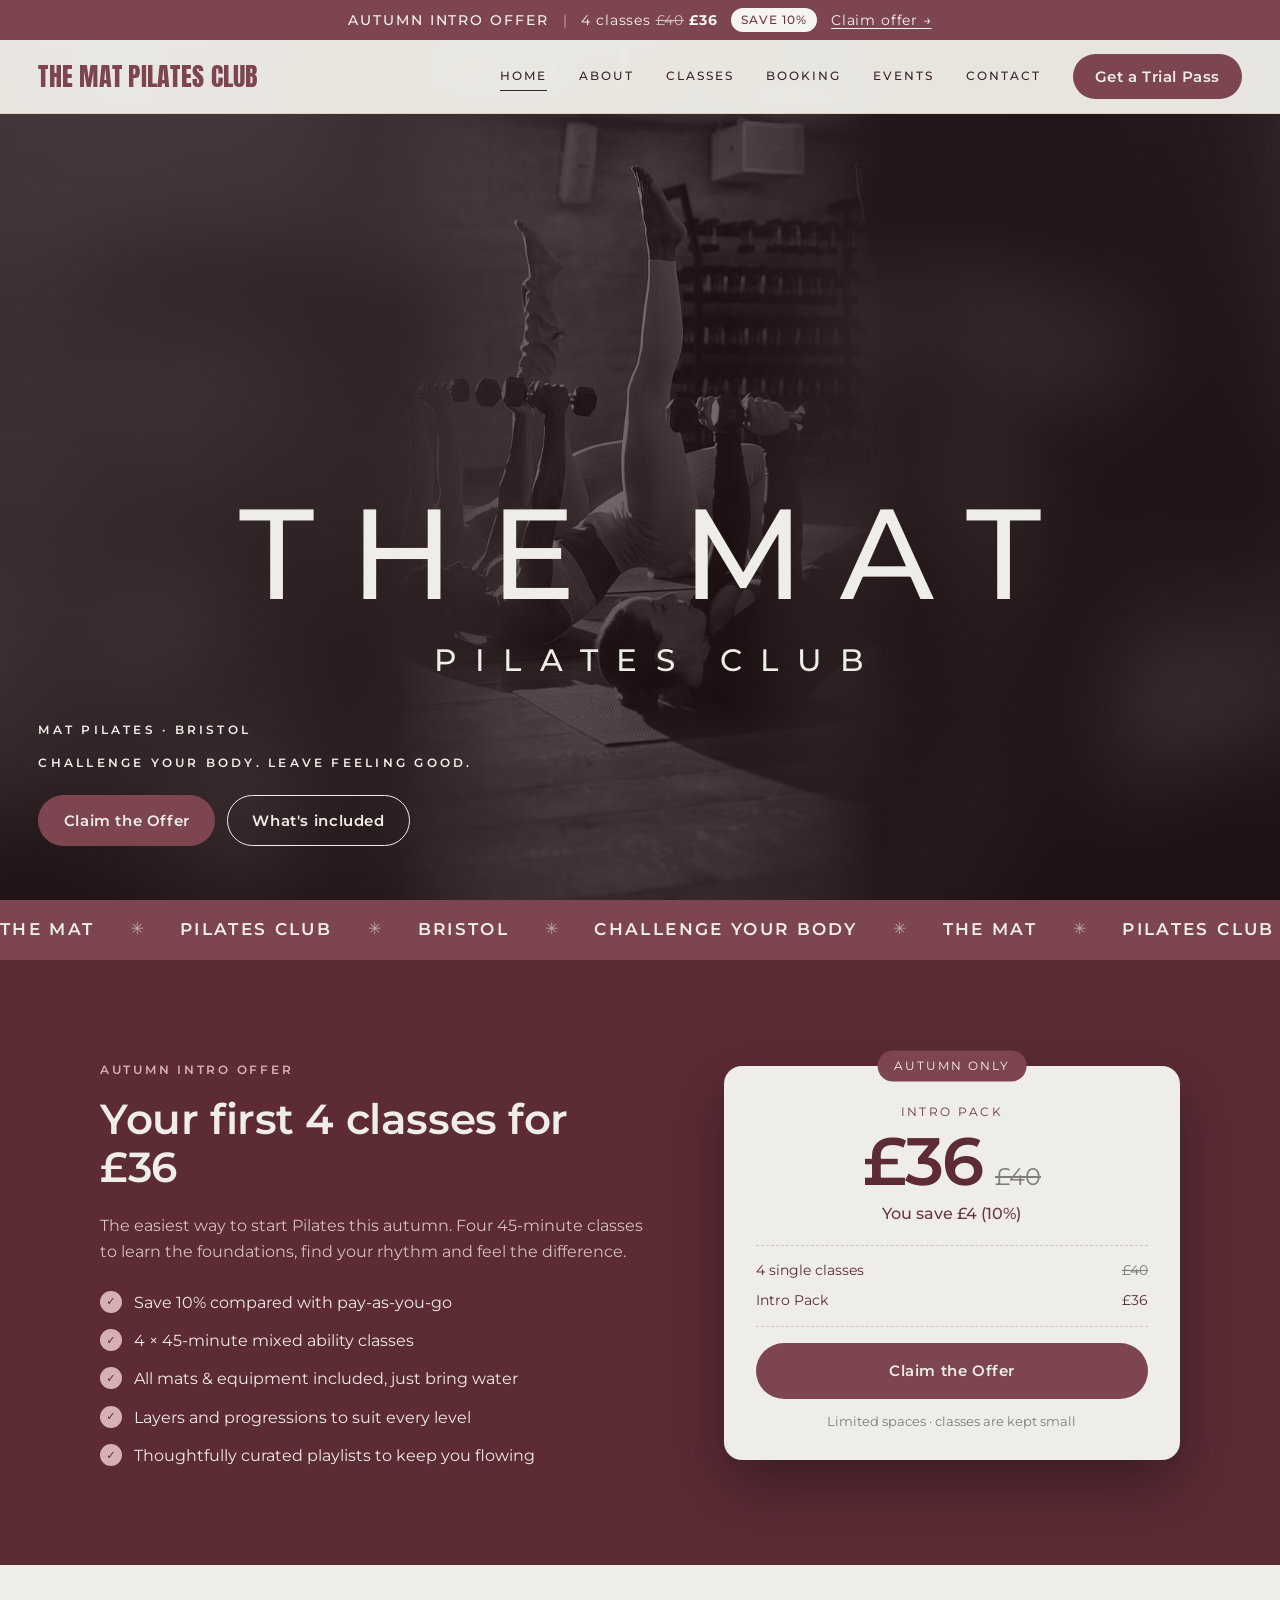
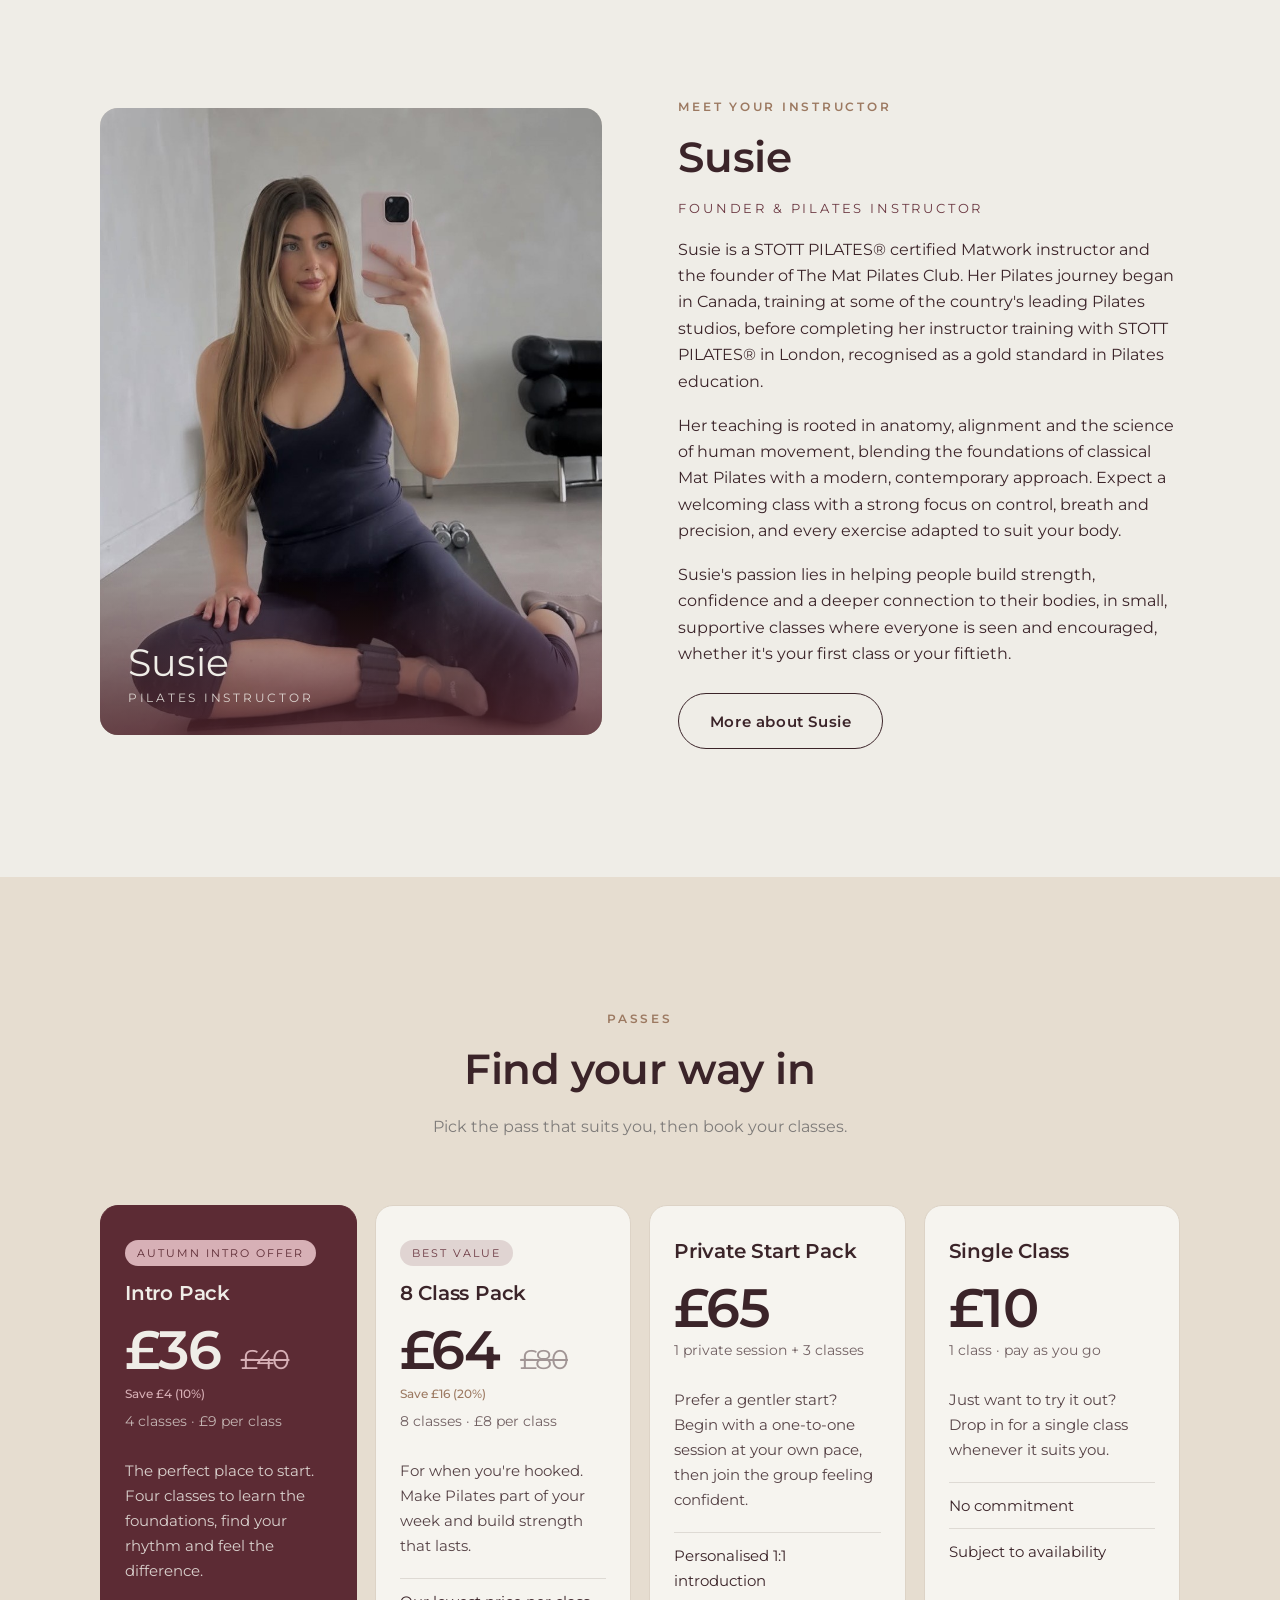
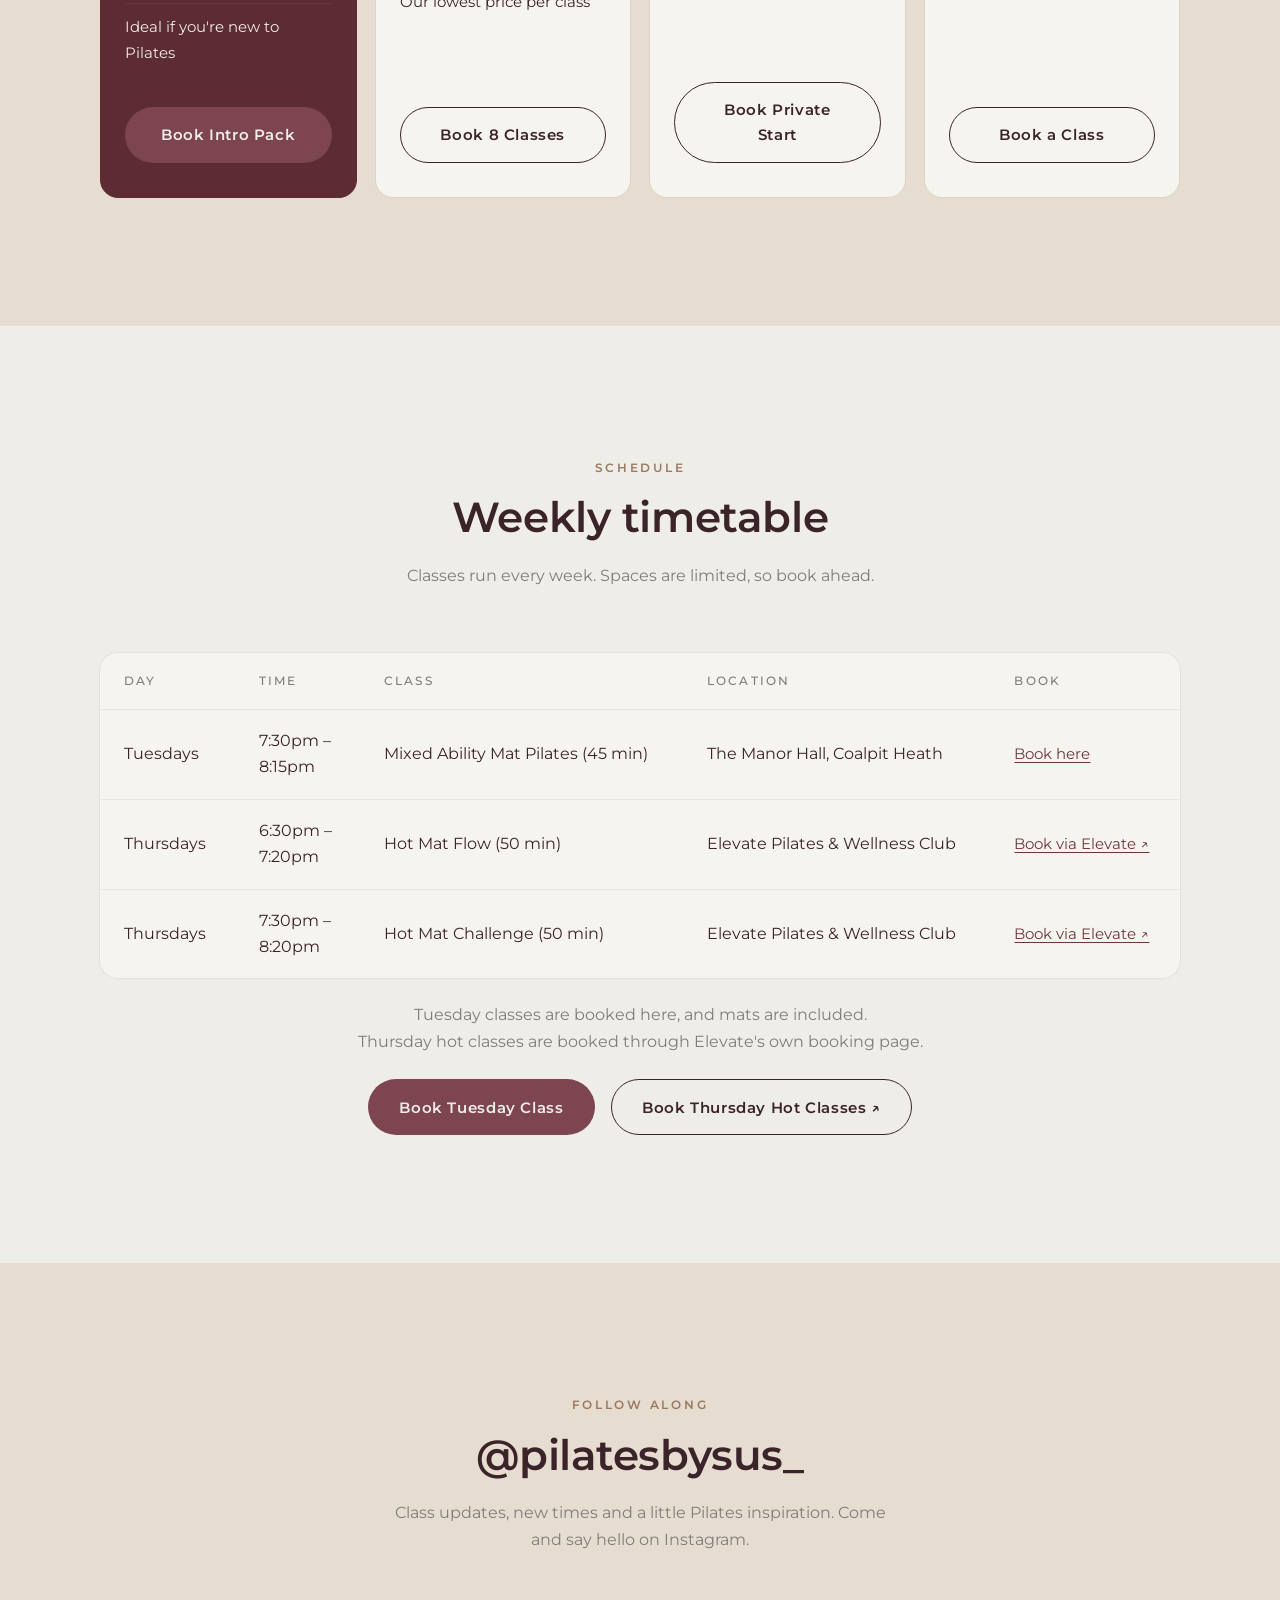
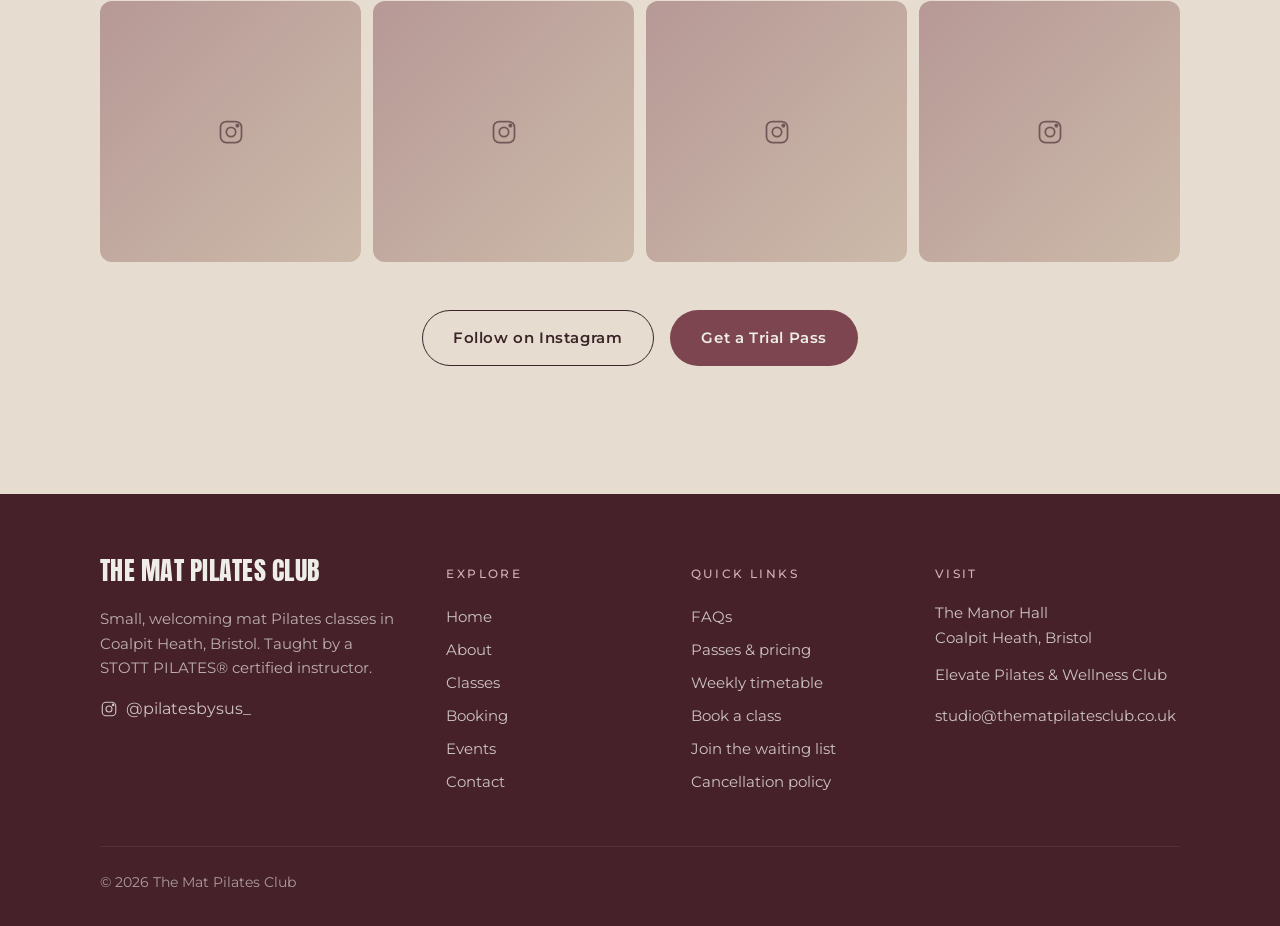
==== commit 42b0434f: "Use still photo hero with slow zoom instead of video Co-Authored-By: Claude Opus 5.5 <noreply@anthro" ====
--- a/index.html
+++ b/index.html
@@ -46,9 +46,8 @@
     <section class="hero" id="top">
       <!-- Stock clip from Mixkit (free licence). Swap for your own footage any time:
            replace assets/hero.mp4, keeping it short (10–20s), muted and under ~8MB. -->
-      <video class="hero__video" autoplay muted loop playsinline>
-        <source src="assets/hero.mp4" type="video/mp4">
-      </video>
+      <img class="hero__video hero__photo-bg" src="assets/hero-photo.jpg" alt="" aria-hidden="true">
+      <img class="hero__video hero__photo" src="assets/hero-photo.jpg" alt="">
 
       <div class="hero__mirror">
         <h1 class="hero__big">The Mat<span>Pilates Club</span></h1>
--- a/css/styles.css
+++ b/css/styles.css
@@ -1969,4 +1969,17 @@
     linear-gradient(rgba(125, 69, 80, 0.22), rgba(125, 69, 80, 0.22)),
     linear-gradient(180deg, rgba(0, 0, 0, 0.38) 0%, rgba(0, 0, 0, 0.5) 55%, rgba(0, 0, 0, 0.68) 100%);
 }
-.hero__video { filter: grayscale(1) contrast(1.05) brightness(0.85); }+.hero__video { filter: grayscale(1) contrast(1.05) brightness(0.85); }
+.hero__photo { object-fit: cover; object-position: center 55%; animation: hero-zoom 24s ease-in-out infinite alternate; }
+@keyframes hero-zoom { from { transform: scale(1); } to { transform: scale(1.08); } }
+@media (prefers-reduced-motion: reduce) { .hero__photo { animation: none; } }
+
+.hero__photo-bg { object-fit: cover; filter: grayscale(1) blur(28px) brightness(0.6); transform: scale(1.15); }
+.hero__photo { object-fit: contain; object-position: center; animation: hero-zoom-out 24s ease-in-out infinite alternate; }
+@keyframes hero-zoom-out { from { transform: scale(1.12); } to { transform: scale(1.2); } }
+@media (max-width: 700px) { .hero__photo { object-fit: cover; object-position: center 40%; animation-name: hero-zoom-mobile; } @keyframes hero-zoom-mobile { from { transform: scale(1); } to { transform: scale(1.05); } } }
+
+@media (min-width: 701px) {
+  .hero__photo { -webkit-mask-image: linear-gradient(90deg, transparent 31%, #000 43%, #000 57%, transparent 69%); mask-image: linear-gradient(90deg, transparent 31%, #000 43%, #000 57%, transparent 69%); }
+  .hero__photo-bg { filter: grayscale(1) blur(36px) brightness(0.8); transform: scale(1.3); }
+}
